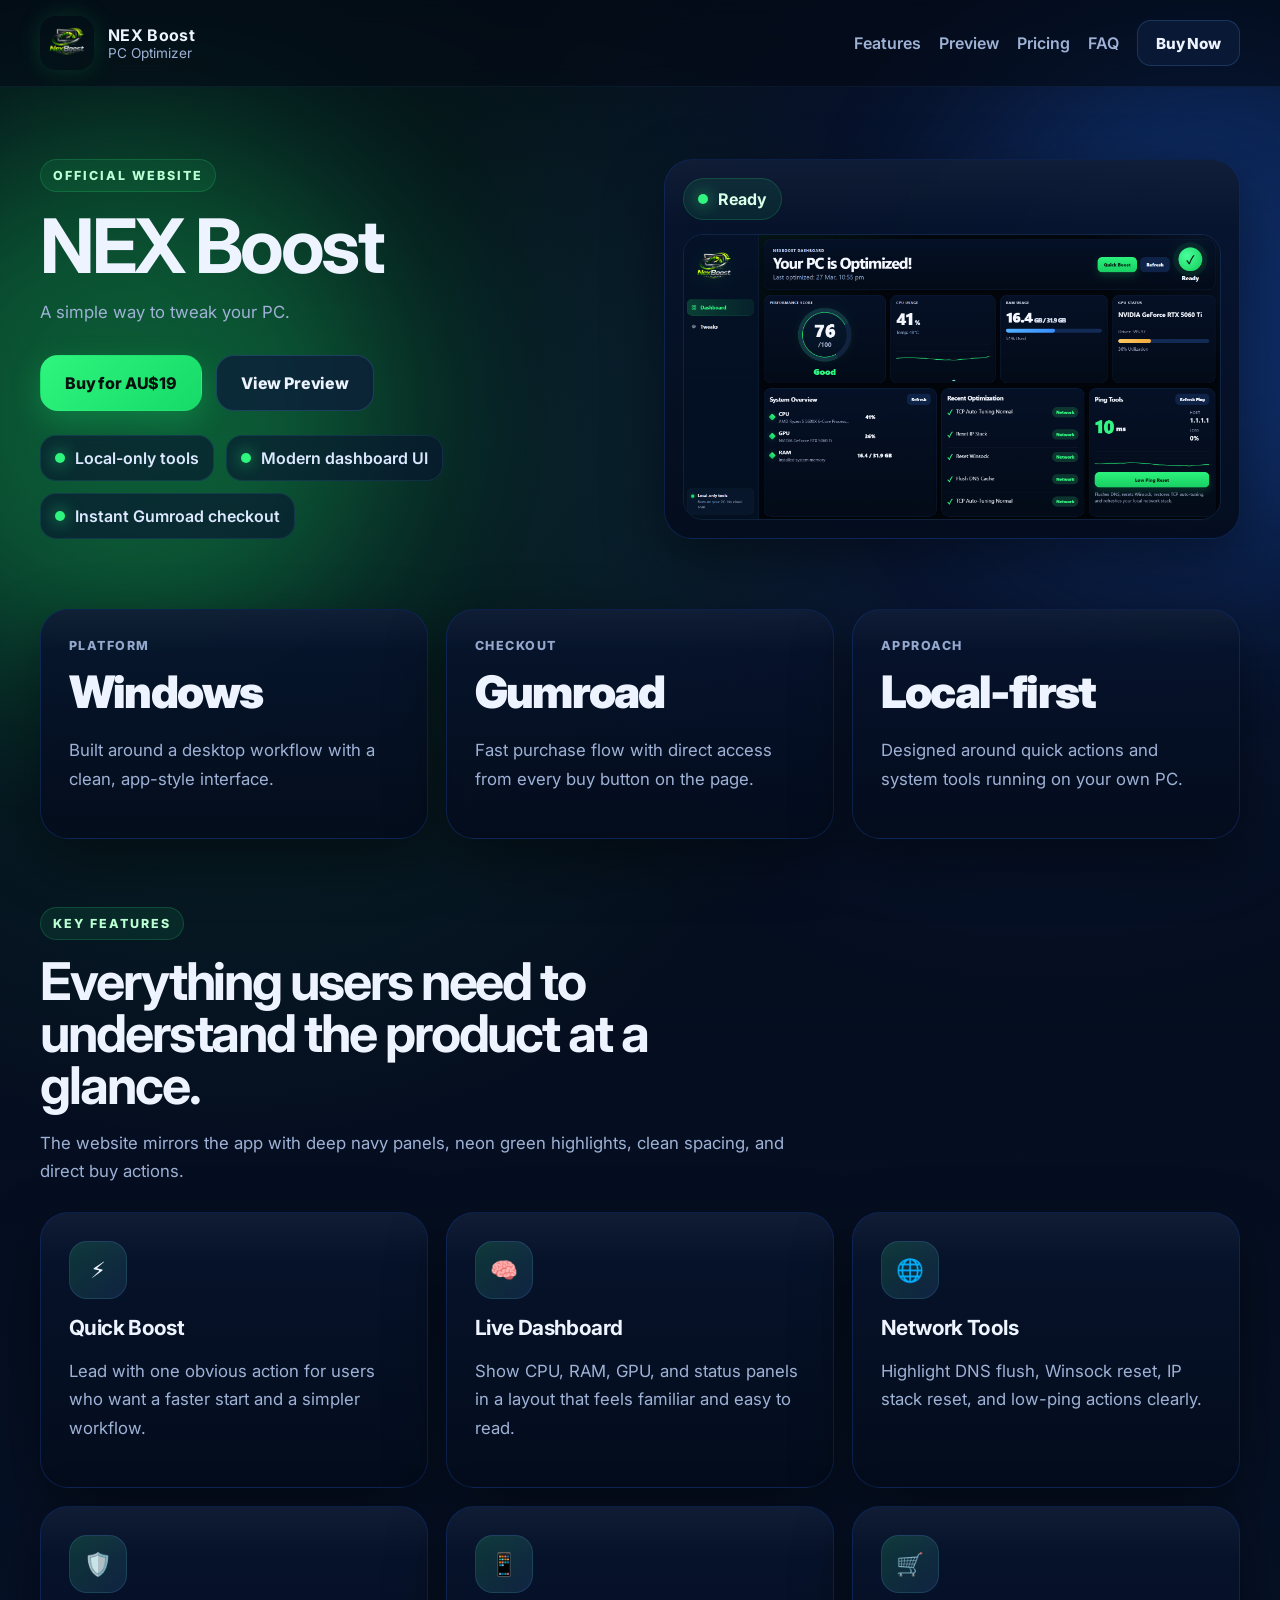
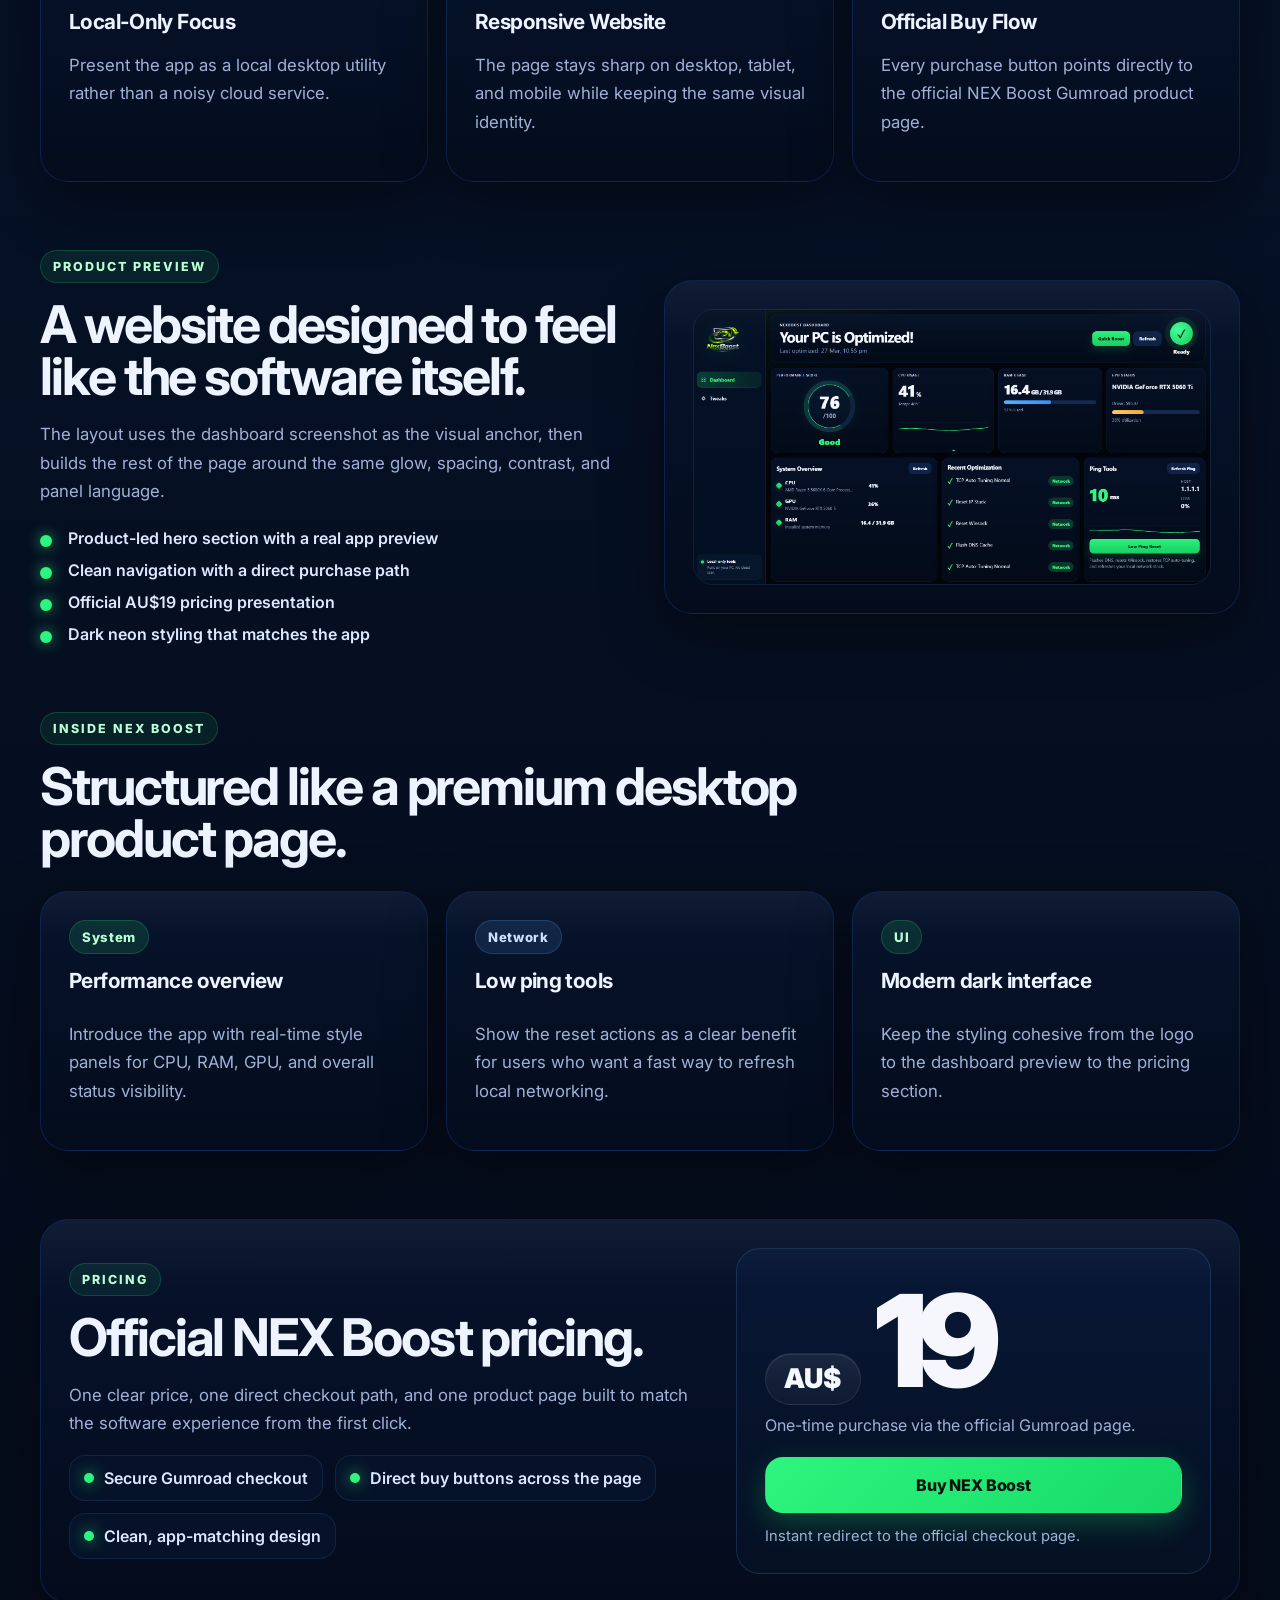
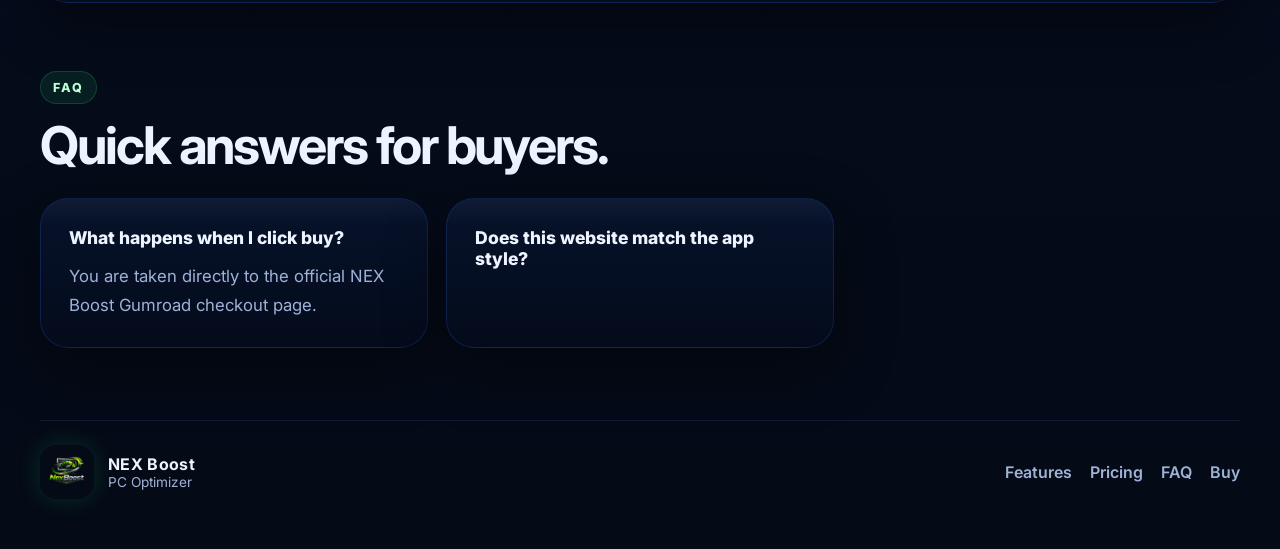
==== index.html @ 70ea4a6f "Update index.html" ====
<!DOCTYPE html>
<html lang="en">
<head>
  <meta charset="UTF-8" />
  <meta name="viewport" content="width=device-width, initial-scale=1.0" />
  <title>Tweak Your PC in Seconds</title>
  <meta name="description" content="A simple way to tweak your PC." />
  <meta name="theme-color" content="#071226" />
  <link rel="icon" type="image/png" href="favicon.png" />
  <link rel="shortcut icon" href="favicon.ico" />
  <link rel="apple-touch-icon" href="assets/logo.png" />
  <link rel="preconnect" href="https://fonts.googleapis.com">
  <link rel="preconnect" href="https://fonts.gstatic.com" crossorigin>
  <link href="https://fonts.googleapis.com/css2?family=Inter:wght@400;500;600;700;800;900&display=swap" rel="stylesheet">
  <link rel="stylesheet" href="styles.css" />
</head>
<body>
  <div class="background-glow glow-left"></div>
  <div class="background-glow glow-right"></div>

  <header class="site-header">
    <div class="container nav-wrap">
      <a class="brand" href="#top" aria-label="NEX Boost home">
        <img src="assets/logo.png" alt="NEX Boost logo" />
        <div>
          <strong>NEX Boost</strong>
          <span>PC Optimizer</span>
        </div>
      </a>

      <button class="menu-toggle" type="button" aria-label="Open menu" aria-expanded="false">
        <span></span>
        <span></span>
        <span></span>
      </button>

      <nav class="site-nav">
        <a href="#features">Features</a>
        <a href="#preview">Preview</a>
        <a href="#pricing">Pricing</a>
        <a href="#faq">FAQ</a>
        <a class="btn btn-small btn-outline" data-buy-link href="https://nexboost.gumroad.com/l/lhbltc" target="_blank" rel="noopener noreferrer">Buy Now</a>
      </nav>
    </div>
  </header>

  <main id="top">
    <section class="hero">
      <div class="container hero-grid">
        <div class="hero-copy reveal">
          <div class="eyebrow">OFFICIAL WEBSITE</div>
          <h1>NEX Boost</h1>
          <p class="hero-text">
            A simple way to tweak your PC.
          </p>

          <div class="hero-actions">
            <a class="btn btn-primary" data-buy-link href="https://nexboost.gumroad.com/l/lhbltc" target="_blank" rel="noopener noreferrer">Buy for AU$19</a>
            <a class="btn btn-secondary" href="#preview">View Preview</a>
          </div>

          <div class="hero-points">
            <div class="point-card">
              <span class="point-dot"></span>
              <span>Local-only tools</span>
            </div>
            <div class="point-card">
              <span class="point-dot"></span>
              <span>Modern dashboard UI</span>
            </div>
            <div class="point-card">
              <span class="point-dot"></span>
              <span>Instant Gumroad checkout</span>
            </div>
          </div>
        </div>

        <div class="hero-visual reveal delay-1">
          <div class="hero-frame glass-card">
            <div class="hero-badge">
              <span class="status-dot"></span>
              Ready
            </div>
            <img src="assets/app-dashboard.png" alt="NEX Boost dashboard preview" />
          </div>
        </div>
      </div>
    </section>

    <section class="stats-section">
      <div class="container stats-grid">
        <article class="glass-card stat-card reveal">
          <div class="stat-label">Platform</div>
          <div class="stat-value">Windows</div>
          <p>Built around a desktop workflow with a clean, app-style interface.</p>
        </article>
        <article class="glass-card stat-card reveal delay-1">
          <div class="stat-label">Checkout</div>
          <div class="stat-value">Gumroad</div>
          <p>Fast purchase flow with direct access from every buy button on the page.</p>
        </article>
        <article class="glass-card stat-card reveal delay-2">
          <div class="stat-label">Approach</div>
          <div class="stat-value">Local-first</div>
          <p>Designed around quick actions and system tools running on your own PC.</p>
        </article>
      </div>
    </section>

    <section id="features" class="features-section">
      <div class="container">
        <div class="section-head reveal">
          <div class="eyebrow">KEY FEATURES</div>
          <h2>Everything users need to understand the product at a glance.</h2>
          <p>
            The website mirrors the app with deep navy panels, neon green highlights, clean spacing, and direct buy actions.
          </p>
        </div>

        <div class="features-grid">
          <article class="glass-card feature-card reveal">
            <div class="icon-wrap">⚡</div>
            <h3>Quick Boost</h3>
            <p>Lead with one obvious action for users who want a faster start and a simpler workflow.</p>
          </article>

          <article class="glass-card feature-card reveal delay-1">
            <div class="icon-wrap">🧠</div>
            <h3>Live Dashboard</h3>
            <p>Show CPU, RAM, GPU, and status panels in a layout that feels familiar and easy to read.</p>
          </article>

          <article class="glass-card feature-card reveal delay-2">
            <div class="icon-wrap">🌐</div>
            <h3>Network Tools</h3>
            <p>Highlight DNS flush, Winsock reset, IP stack reset, and low-ping actions clearly.</p>
          </article>

          <article class="glass-card feature-card reveal">
            <div class="icon-wrap">🛡️</div>
            <h3>Local-Only Focus</h3>
            <p>Present the app as a local desktop utility rather than a noisy cloud service.</p>
          </article>

          <article class="glass-card feature-card reveal delay-1">
            <div class="icon-wrap">📱</div>
            <h3>Responsive Website</h3>
            <p>The page stays sharp on desktop, tablet, and mobile while keeping the same visual identity.</p>
          </article>

          <article class="glass-card feature-card reveal delay-2">
            <div class="icon-wrap">🛒</div>
            <h3>Official Buy Flow</h3>
            <p>Every purchase button points directly to the official NEX Boost Gumroad product page.</p>
          </article>
        </div>
      </div>
    </section>

    <section id="preview" class="showcase-section">
      <div class="container showcase-grid">
        <div class="showcase-copy reveal">
          <div class="eyebrow">PRODUCT PREVIEW</div>
          <h2>A website designed to feel like the software itself.</h2>
          <p>
            The layout uses the dashboard screenshot as the visual anchor, then builds the rest of the page around the same glow, spacing, contrast, and panel language.
          </p>

          <ul class="feature-list">
            <li>Product-led hero section with a real app preview</li>
            <li>Clean navigation with a direct purchase path</li>
            <li>Official AU$19 pricing presentation</li>
            <li>Dark neon styling that matches the app</li>
          </ul>
        </div>

        <div class="showcase-media reveal delay-1">
          <div class="glass-card screenshot-card">
            <img src="assets/app-dashboard.png" alt="NEX Boost dashboard screenshot" />
          </div>
        </div>
      </div>
    </section>

    <section class="modules-section">
      <div class="container">
        <div class="section-head reveal">
          <div class="eyebrow">INSIDE NEX BOOST</div>
          <h2>Structured like a premium desktop product page.</h2>
        </div>

        <div class="modules-grid">
          <article class="glass-card module-card reveal">
            <div class="module-top">
              <span class="module-badge green">System</span>
              <strong>Performance overview</strong>
            </div>
            <p>Introduce the app with real-time style panels for CPU, RAM, GPU, and overall status visibility.</p>
          </article>

          <article class="glass-card module-card reveal delay-1">
            <div class="module-top">
              <span class="module-badge blue">Network</span>
              <strong>Low ping tools</strong>
            </div>
            <p>Show the reset actions as a clear benefit for users who want a fast way to refresh local networking.</p>
          </article>

          <article class="glass-card module-card reveal delay-2">
            <div class="module-top">
              <span class="module-badge green">UI</span>
              <strong>Modern dark interface</strong>
            </div>
            <p>Keep the styling cohesive from the logo to the dashboard preview to the pricing section.</p>
          </article>
        </div>
      </div>
    </section>

    <section id="pricing" class="pricing-section">
      <div class="container">
        <div class="pricing-card glass-card reveal">
          <div class="pricing-copy">
            <div class="eyebrow">PRICING</div>
            <h2>Official NEX Boost pricing.</h2>
            <p>
              One clear price, one direct checkout path, and one product page built to match the software experience from the first click.
            </p>
            <div class="pricing-points">
              <div class="pricing-point"><span class="point-dot"></span><span>Secure Gumroad checkout</span></div>
              <div class="pricing-point"><span class="point-dot"></span><span>Direct buy buttons across the page</span></div>
              <div class="pricing-point"><span class="point-dot"></span><span>Clean, app-matching design</span></div>
            </div>
          </div>

          <div class="price-panel">
            <div class="price-display" aria-label="Price AU dollars 19">
              <span class="price-pill">AU$</span>
              <span class="price-big">19</span>
            </div>
            <div class="price-note">One-time purchase via the official Gumroad page.</div>
            <a class="btn btn-primary btn-wide" data-buy-link href="https://nexboost.gumroad.com/l/lhbltc" target="_blank" rel="noopener noreferrer">Buy NEX Boost</a>
            <div class="mini-note">Instant redirect to the official checkout page.</div>
          </div>
        </div>
      </div>
    </section>

    <section id="faq" class="faq-section">
      <div class="container">
        <div class="section-head reveal">
          <div class="eyebrow">FAQ</div>
          <h2>Quick answers for buyers.</h2>
        </div>

        <div class="faq-grid">
          <details class="glass-card faq-item reveal" open>
            <summary>What happens when I click buy?</summary>
            <p>You are taken directly to the official NEX Boost Gumroad checkout page.</p>
          </details>

          <details class="glass-card faq-item reveal delay-1">
            <summary>Does this website match the app style?</summary>
            <p>Yes. The page uses the same dark blue base, neon green accents, glowing panels, and dashboard-first product presentation.</p>
          </details>
        </div>
      </div>
    </section>
  </main>

  <footer class="site-footer">
    <div class="container footer-wrap">
      <div class="footer-brand">
        <img src="assets/logo.png" alt="NEX Boost logo" />
        <div>
          <strong>NEX Boost</strong>
          <span>PC Optimizer</span>
        </div>
      </div>

      <div class="footer-links">
        <a href="#features">Features</a>
        <a href="#pricing">Pricing</a>
        <a href="#faq">FAQ</a>
        <a data-buy-link href="https://nexboost.gumroad.com/l/lhbltc" target="_blank" rel="noopener noreferrer">Buy</a>
      </div>
    </div>
  </footer>

  <script src="script.js"></script>
</body>
</html>
---- styles.css ----
:root {
  --bg: #040a16;
  --bg-soft: #071226;
  --panel: rgba(6, 20, 45, 0.76);
  --panel-strong: rgba(8, 24, 54, 0.9);
  --line: rgba(67, 122, 255, 0.15);
  --line-strong: rgba(67, 122, 255, 0.28);
  --text: #eef4ff;
  --muted: #9fb2d6;
  --green: #2ef57e;
  --green-2: #17da68;
  --blue: #5fa8ff;
  --blue-2: #1f3f74;
  --shadow: 0 20px 60px rgba(0, 0, 0, 0.45);
  --radius: 28px;
  --container: 1200px;
}

* {
  box-sizing: border-box;
}

html {
  scroll-behavior: smooth;
}

body {
  margin: 0;
  font-family: "Inter", system-ui, -apple-system, BlinkMacSystemFont, "Segoe UI", sans-serif;
  background:
    radial-gradient(circle at 18% 12%, rgba(32, 195, 96, 0.18), transparent 20%),
    radial-gradient(circle at 82% 10%, rgba(48, 113, 255, 0.18), transparent 18%),
    linear-gradient(180deg, #030814 0%, #061126 44%, #040a16 100%);
  color: var(--text);
  min-height: 100vh;
  overflow-x: hidden;
}

img {
  max-width: 100%;
  display: block;
}

a {
  color: inherit;
  text-decoration: none;
}

button {
  font: inherit;
}

.container {
  width: min(var(--container), calc(100% - 32px));
  margin: 0 auto;
}

.background-glow {
  position: fixed;
  z-index: -1;
  width: 34rem;
  height: 34rem;
  border-radius: 50%;
  filter: blur(90px);
  opacity: 0.24;
}

.glow-left {
  background: #19ff72;
  left: -10rem;
  top: 8rem;
}

.glow-right {
  background: #1f73ff;
  right: -14rem;
  top: 2rem;
}

.site-header {
  position: sticky;
  top: 0;
  z-index: 40;
  backdrop-filter: blur(12px);
  background: rgba(4, 10, 22, 0.6);
  border-bottom: 1px solid rgba(95, 168, 255, 0.08);
}

.nav-wrap {
  display: flex;
  align-items: center;
  justify-content: space-between;
  gap: 20px;
  padding: 16px 0;
}

.brand,
.footer-brand {
  display: inline-flex;
  align-items: center;
  gap: 14px;
}

.brand img,
.footer-brand img {
  width: 54px;
  height: 54px;
  object-fit: contain;
  border-radius: 16px;
  box-shadow: 0 0 25px rgba(46, 245, 126, 0.15);
}

.brand strong,
.footer-brand strong {
  display: block;
  font-size: 1rem;
  letter-spacing: 0.02em;
}

.brand span,
.footer-brand span {
  display: block;
  color: var(--muted);
  font-size: 0.85rem;
}

.site-nav {
  display: flex;
  align-items: center;
  gap: 18px;
}

.site-nav a:not(.btn) {
  color: var(--muted);
  font-weight: 600;
  transition: color 0.2s ease;
}

.site-nav a:not(.btn):hover,
.footer-links a:hover {
  color: var(--text);
}

.menu-toggle {
  display: none;
  width: 48px;
  height: 48px;
  border-radius: 14px;
  border: 1px solid rgba(95, 168, 255, 0.18);
  background: rgba(10, 22, 48, 0.85);
  align-items: center;
  justify-content: center;
  flex-direction: column;
  gap: 5px;
  cursor: pointer;
}

.menu-toggle span {
  width: 20px;
  height: 2px;
  background: var(--text);
  border-radius: 999px;
}

.hero {
  padding: 72px 0 36px;
}

.hero-grid,
.showcase-grid {
  display: grid;
  grid-template-columns: 1.02fr 1fr;
  gap: 36px;
  align-items: center;
}

.eyebrow {
  display: inline-flex;
  align-items: center;
  gap: 10px;
  padding: 8px 12px;
  border-radius: 999px;
  background: rgba(46, 245, 126, 0.08);
  border: 1px solid rgba(46, 245, 126, 0.18);
  color: #baffd3;
  font-size: 0.78rem;
  letter-spacing: 0.16em;
  font-weight: 800;
}

.hero h1 {
  margin: 18px 0 16px;
  font-size: clamp(2.7rem, 7vw, 4.7rem);
  line-height: 0.95;
  letter-spacing: -0.045em;
  max-width: 12ch;
}

.hero-text,
.section-head p,
.showcase-copy p,
.pricing-copy p,
.faq-item p,
.stat-card p,
.feature-card p,
.module-card p {
  color: var(--muted);
  font-size: 1.05rem;
  line-height: 1.7;
}

.hero-actions {
  display: flex;
  flex-wrap: wrap;
  gap: 14px;
  margin: 28px 0 24px;
}

.btn {
  display: inline-flex;
  align-items: center;
  justify-content: center;
  min-height: 56px;
  padding: 0 24px;
  border-radius: 18px;
  border: 1px solid transparent;
  font-weight: 800;
  letter-spacing: -0.01em;
  transition: transform 0.2s ease, box-shadow 0.2s ease, border-color 0.2s ease, background 0.2s ease;
}

.btn:hover {
  transform: translateY(-1px);
}

.btn-primary {
  color: #04110c;
  background: linear-gradient(135deg, var(--green) 0%, var(--green-2) 100%);
  box-shadow: 0 10px 30px rgba(23, 218, 104, 0.28);
}

.btn-secondary,
.btn-outline {
  background: rgba(13, 28, 58, 0.76);
  border-color: rgba(95, 168, 255, 0.2);
  color: var(--text);
}

.btn-small {
  min-height: 46px;
  padding: 0 18px;
  border-radius: 14px;
  font-size: 0.95rem;
}

.btn-wide {
  width: 100%;
}

.hero-points,
.pricing-points {
  display: flex;
  flex-wrap: wrap;
  gap: 12px;
}

.point-card,
.pricing-point {
  display: inline-flex;
  align-items: center;
  gap: 10px;
  padding: 12px 14px;
  border-radius: 16px;
  background: rgba(8, 22, 49, 0.65);
  border: 1px solid rgba(95, 168, 255, 0.12);
  color: #dbe8ff;
  font-weight: 600;
}

.point-dot,
.status-dot {
  width: 10px;
  height: 10px;
  border-radius: 50%;
  background: var(--green);
  box-shadow: 0 0 16px rgba(46, 245, 126, 0.8);
  display: inline-block;
  flex: 0 0 auto;
}

.glass-card {
  position: relative;
  background: linear-gradient(180deg, rgba(7, 20, 46, 0.92) 0%, rgba(4, 12, 28, 0.92) 100%);
  border: 1px solid rgba(44, 100, 230, 0.22);
  border-radius: var(--radius);
  box-shadow: var(--shadow);
  overflow: hidden;
}

.glass-card::before {
  content: "";
  position: absolute;
  inset: 0;
  background: linear-gradient(180deg, rgba(255,255,255,0.04), transparent 18%);
  pointer-events: none;
}

.hero-frame {
  padding: 18px;
}

.hero-frame img,
.screenshot-card img {
  border-radius: 20px;
  border: 1px solid rgba(95, 168, 255, 0.12);
}

.hero-badge {
  display: inline-flex;
  align-items: center;
  gap: 10px;
  margin-bottom: 14px;
  padding: 10px 14px;
  border-radius: 999px;
  background: rgba(46, 245, 126, 0.08);
  border: 1px solid rgba(46, 245, 126, 0.16);
  font-weight: 700;
  color: #d9ffe8;
}

.stats-section,
.features-section,
.showcase-section,
.modules-section,
.pricing-section,
.faq-section {
  padding: 34px 0;
}

.stats-grid,
.modules-grid {
  display: grid;
  grid-template-columns: repeat(3, 1fr);
  gap: 18px;
}

.stat-card,
.feature-card,
.faq-item,
.pricing-card,
.screenshot-card,
.module-card {
  padding: 28px;
}

.stat-label {
  color: #93a7cc;
  text-transform: uppercase;
  letter-spacing: 0.12em;
  font-size: 0.78rem;
  font-weight: 800;
}

.stat-value {
  margin-top: 12px;
  font-size: clamp(1.8rem, 5vw, 2.8rem);
  font-weight: 900;
  letter-spacing: -0.04em;
}

.section-head {
  max-width: 760px;
  margin-bottom: 26px;
}

.section-head h2,
.showcase-copy h2,
.pricing-copy h2 {
  margin: 16px 0 12px;
  font-size: clamp(2rem, 5vw, 3.25rem);
  line-height: 1;
  letter-spacing: -0.04em;
}

.features-grid,
.faq-grid {
  display: grid;
  grid-template-columns: repeat(3, 1fr);
  gap: 18px;
}

.icon-wrap {
  width: 58px;
  height: 58px;
  display: grid;
  place-items: center;
  border-radius: 18px;
  margin-bottom: 16px;
  background: linear-gradient(135deg, rgba(46, 245, 126, 0.16), rgba(95, 168, 255, 0.12));
  border: 1px solid rgba(95, 168, 255, 0.16);
  font-size: 1.4rem;
}

.feature-card h3,
.module-top strong {
  margin: 0 0 10px;
  font-size: 1.3rem;
  letter-spacing: -0.03em;
}

.feature-list {
  margin: 22px 0 0;
  padding: 0;
  list-style: none;
  display: grid;
  gap: 12px;
}

.feature-list li {
  position: relative;
  padding-left: 28px;
  color: #dbe8ff;
  font-weight: 600;
}

.feature-list li::before {
  content: "";
  position: absolute;
  left: 0;
  top: 0.45em;
  width: 12px;
  height: 12px;
  border-radius: 50%;
  background: var(--green);
  box-shadow: 0 0 14px rgba(46, 245, 126, 0.7);
}

.module-card {
  min-height: 220px;
}

.module-top {
  display: flex;
  flex-direction: column;
  gap: 14px;
  margin-bottom: 16px;
}

.module-badge {
  display: inline-flex;
  align-items: center;
  justify-content: center;
  width: fit-content;
  min-height: 34px;
  padding: 0 12px;
  border-radius: 999px;
  font-size: 0.82rem;
  font-weight: 800;
  letter-spacing: 0.05em;
}

.module-badge.green {
  background: rgba(46, 245, 126, 0.12);
  color: #baffd3;
  border: 1px solid rgba(46, 245, 126, 0.18);
}

.module-badge.blue {
  background: rgba(95, 168, 255, 0.12);
  color: #cbe0ff;
  border: 1px solid rgba(95, 168, 255, 0.2);
}

.pricing-card {
  display: grid;
  grid-template-columns: 1.15fr 0.85fr;
  gap: 24px;
  align-items: center;
}

.price-panel {
  padding: 28px;
  border-radius: 24px;
  background: linear-gradient(180deg, rgba(8, 24, 54, 0.95) 0%, rgba(6, 17, 36, 0.95) 100%);
  border: 1px solid rgba(95, 168, 255, 0.18);
}

.price-display {
  display: flex;
  align-items: flex-end;
  gap: 14px;
  margin-bottom: 10px;
  line-height: 1;
}

.price-pill {
  display: inline-flex;
  align-items: center;
  justify-content: center;
  min-width: 84px;
  height: 52px;
  padding: 0 18px;
  border-radius: 999px;
  background: linear-gradient(180deg, rgba(255,255,255,0.08), rgba(255,255,255,0.03));
  border: 1px solid rgba(255,255,255,0.08);
  color: #f4f8ff;
  font-size: 1.7rem;
  font-weight: 900;
  box-shadow: inset 0 1px 0 rgba(255,255,255,0.08);
}

.price-big {
  font-size: clamp(5rem, 12vw, 8rem);
  font-weight: 900;
  letter-spacing: -0.08em;
  color: #f5f7fd;
}

.price-note,
.mini-note {
  color: var(--muted);
}

.price-note {
  margin: 8px 0 22px;
}

.mini-note {
  margin-top: 14px;
  font-size: 0.92rem;
}

.faq-item summary {
  cursor: pointer;
  list-style: none;
  font-weight: 800;
  font-size: 1.1rem;
}

.faq-item summary::-webkit-details-marker {
  display: none;
}

.faq-item p {
  margin: 14px 0 0;
}

.site-footer {
  padding: 38px 0 50px;
}

.footer-wrap {
  display: flex;
  justify-content: space-between;
  gap: 20px;
  align-items: center;
  padding-top: 24px;
  border-top: 1px solid rgba(95, 168, 255, 0.12);
}

.footer-links {
  display: flex;
  gap: 18px;
  flex-wrap: wrap;
  color: var(--muted);
  font-weight: 600;
}

.reveal {
  opacity: 0;
  transform: translateY(24px);
  transition: opacity 0.8s ease, transform 0.8s ease;
}

.reveal.visible {
  opacity: 1;
  transform: translateY(0);
}

.delay-1 { transition-delay: 0.08s; }
.delay-2 { transition-delay: 0.16s; }
.delay-3 { transition-delay: 0.24s; }

@media (max-width: 1050px) {
  .hero-grid,
  .showcase-grid,
  .pricing-card,
  .features-grid,
  .faq-grid {
    grid-template-columns: 1fr 1fr;
  }

  .stats-grid,
  .modules-grid {
    grid-template-columns: 1fr;
  }
}

@media (max-width: 820px) {
  .menu-toggle {
    display: inline-flex;
  }

  .site-nav {
    position: absolute;
    top: calc(100% + 10px);
    right: 16px;
    left: 16px;
    display: none;
    padding: 16px;
    border-radius: 24px;
    background: rgba(5, 14, 31, 0.97);
    border: 1px solid rgba(95, 168, 255, 0.14);
    box-shadow: var(--shadow);
    flex-direction: column;
    align-items: stretch;
  }

  .site-nav.open {
    display: flex;
  }

  .hero {
    padding-top: 48px;
  }

  .hero-grid,
  .showcase-grid,
  .pricing-card,
  .features-grid,
  .faq-grid {
    grid-template-columns: 1fr;
  }

  .hero h1 {
    max-width: none;
  }

  .footer-wrap {
    flex-direction: column;
    align-items: flex-start;
  }
}

@media (max-width: 560px) {
  .container {
    width: min(var(--container), calc(100% - 20px));
  }

  .hero h1 {
    font-size: 2.4rem;
  }

  .btn,
  .btn-small {
    width: 100%;
  }

  .hero-actions,
  .hero-points,
  .pricing-points,
  .price-display {
    flex-direction: column;
    align-items: flex-start;
  }

  .stat-card,
  .feature-card,
  .faq-item,
  .pricing-card,
  .screenshot-card,
  .price-panel,
  .module-card {
    padding: 22px;
  }

  .price-pill {
    min-width: 78px;
    height: 48px;
    font-size: 1.4rem;
  }

  .price-big {
    font-size: 4.8rem;
  }
}
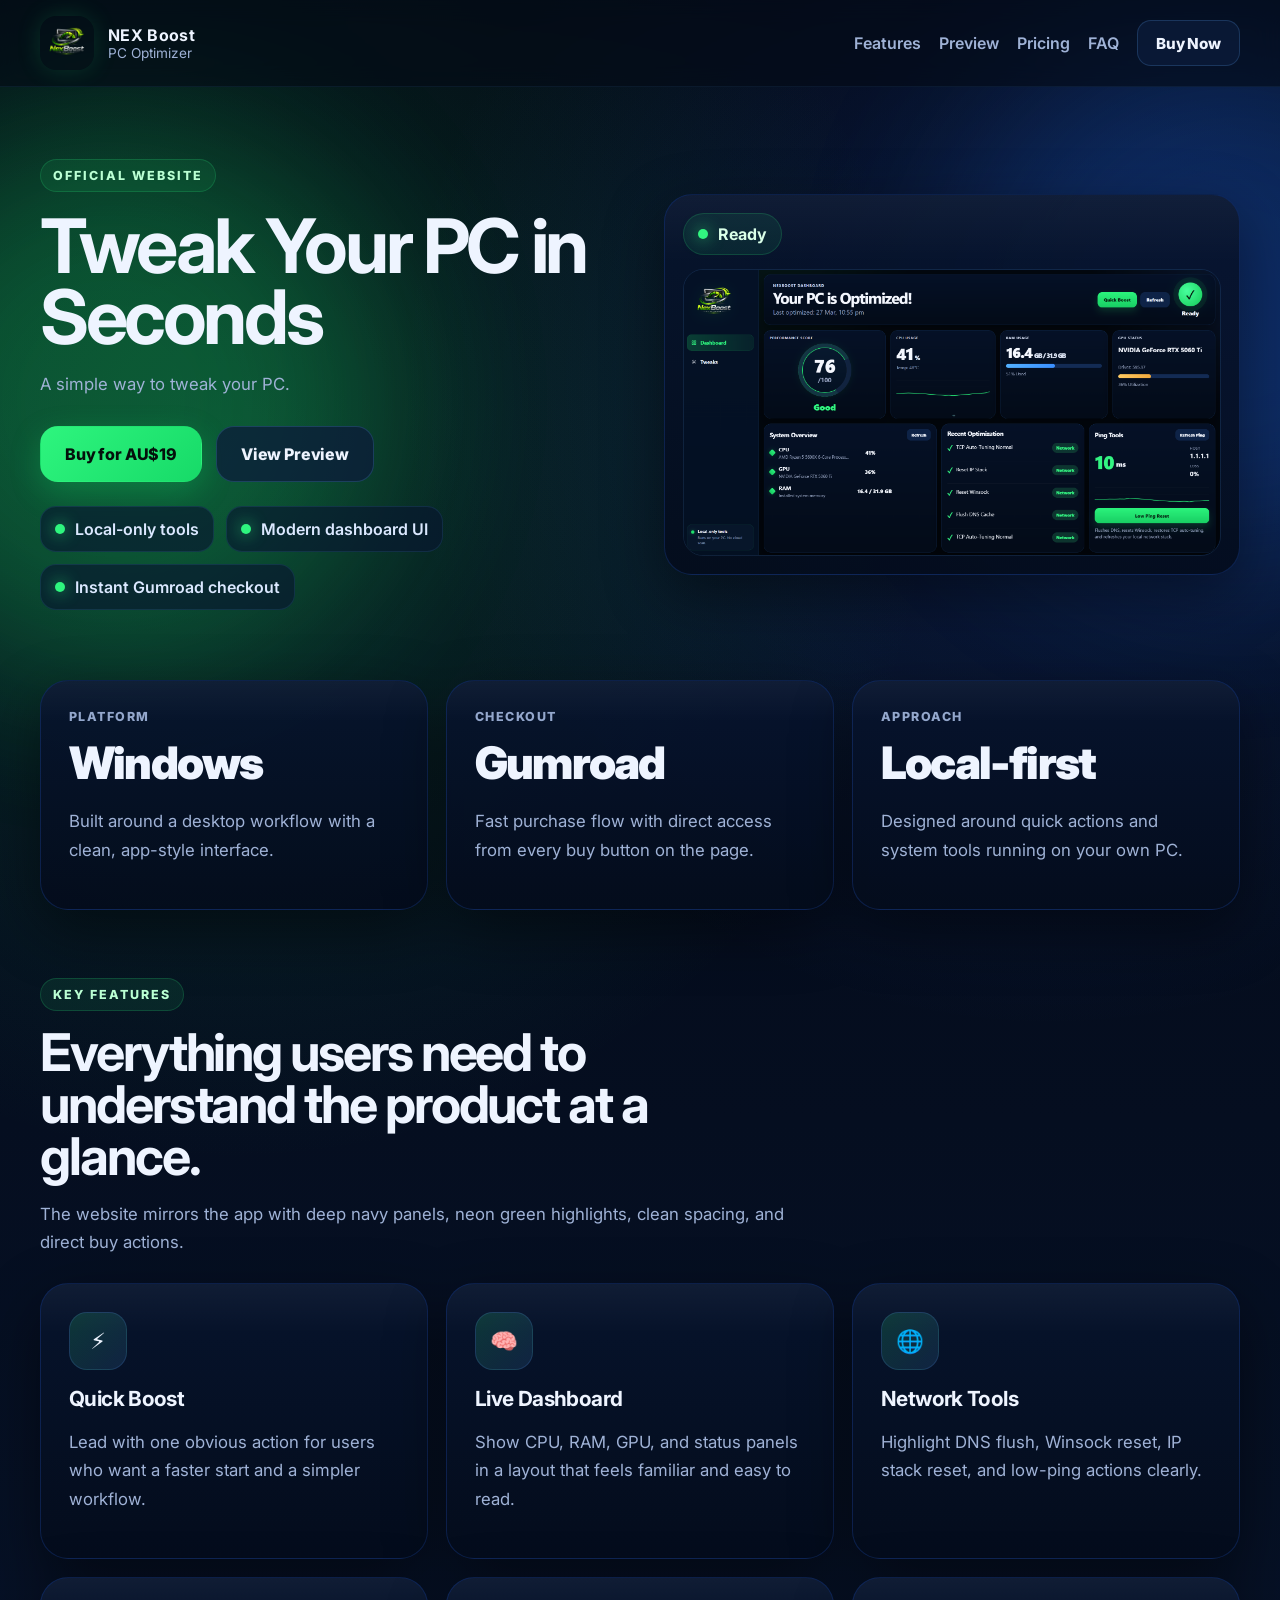
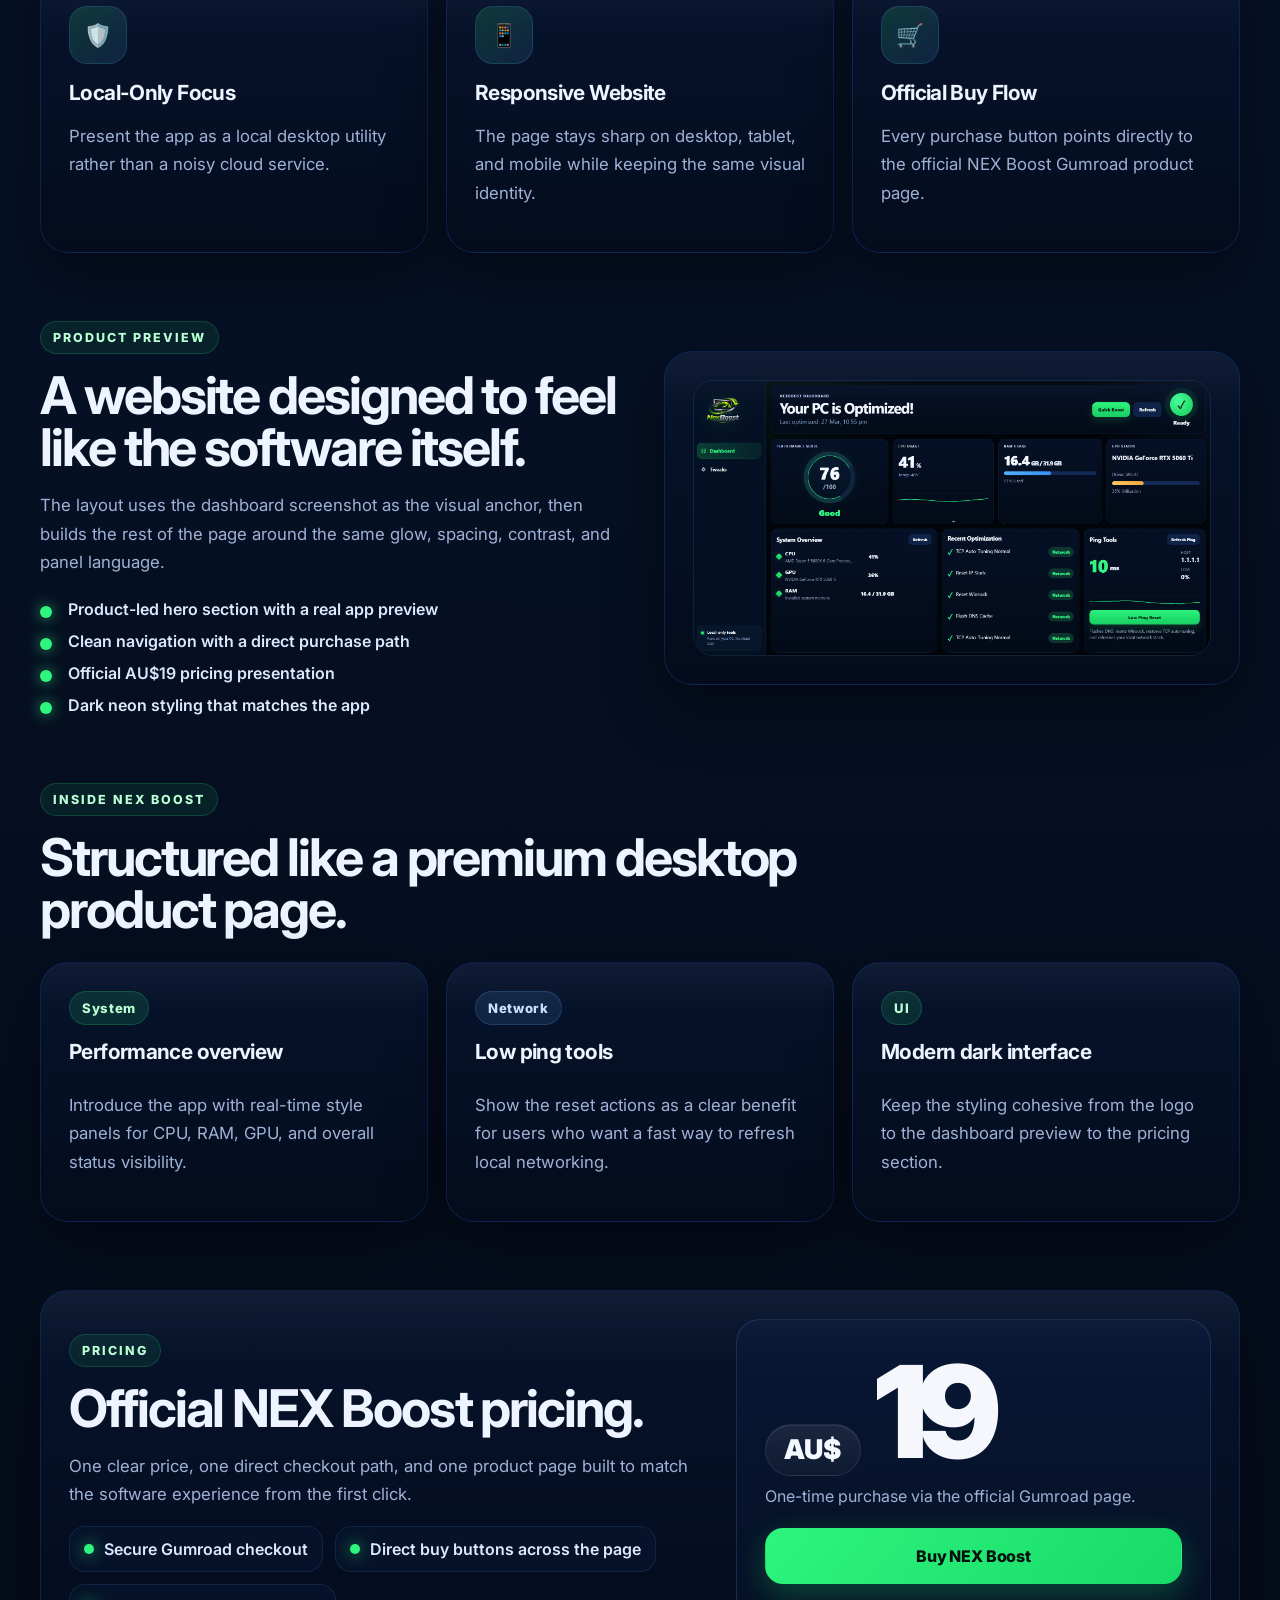
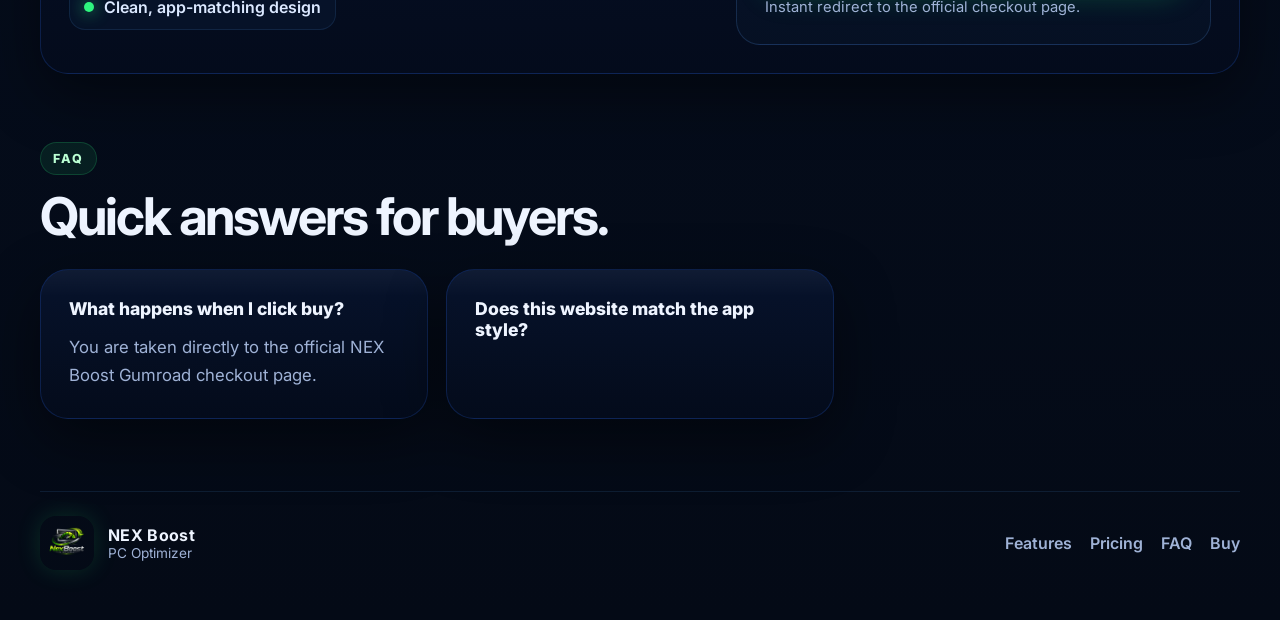
==== commit e7c38784: "Update index.html" ====
--- a/index.html
+++ b/index.html
@@ -3,7 +3,7 @@
 <head>
   <meta charset="UTF-8" />
   <meta name="viewport" content="width=device-width, initial-scale=1.0" />
-  <title>Tweak Your PC in Seconds</title>
+  <title>NEX Boost</title>
   <meta name="description" content="A simple way to tweak your PC." />
   <meta name="theme-color" content="#071226" />
   <link rel="icon" type="image/png" href="favicon.png" />
@@ -49,7 +49,7 @@
       <div class="container hero-grid">
         <div class="hero-copy reveal">
           <div class="eyebrow">OFFICIAL WEBSITE</div>
-          <h1>NEX Boost</h1>
+          <h1>Tweak Your PC in Seconds</h1>
           <p class="hero-text">
             A simple way to tweak your PC.
           </p>
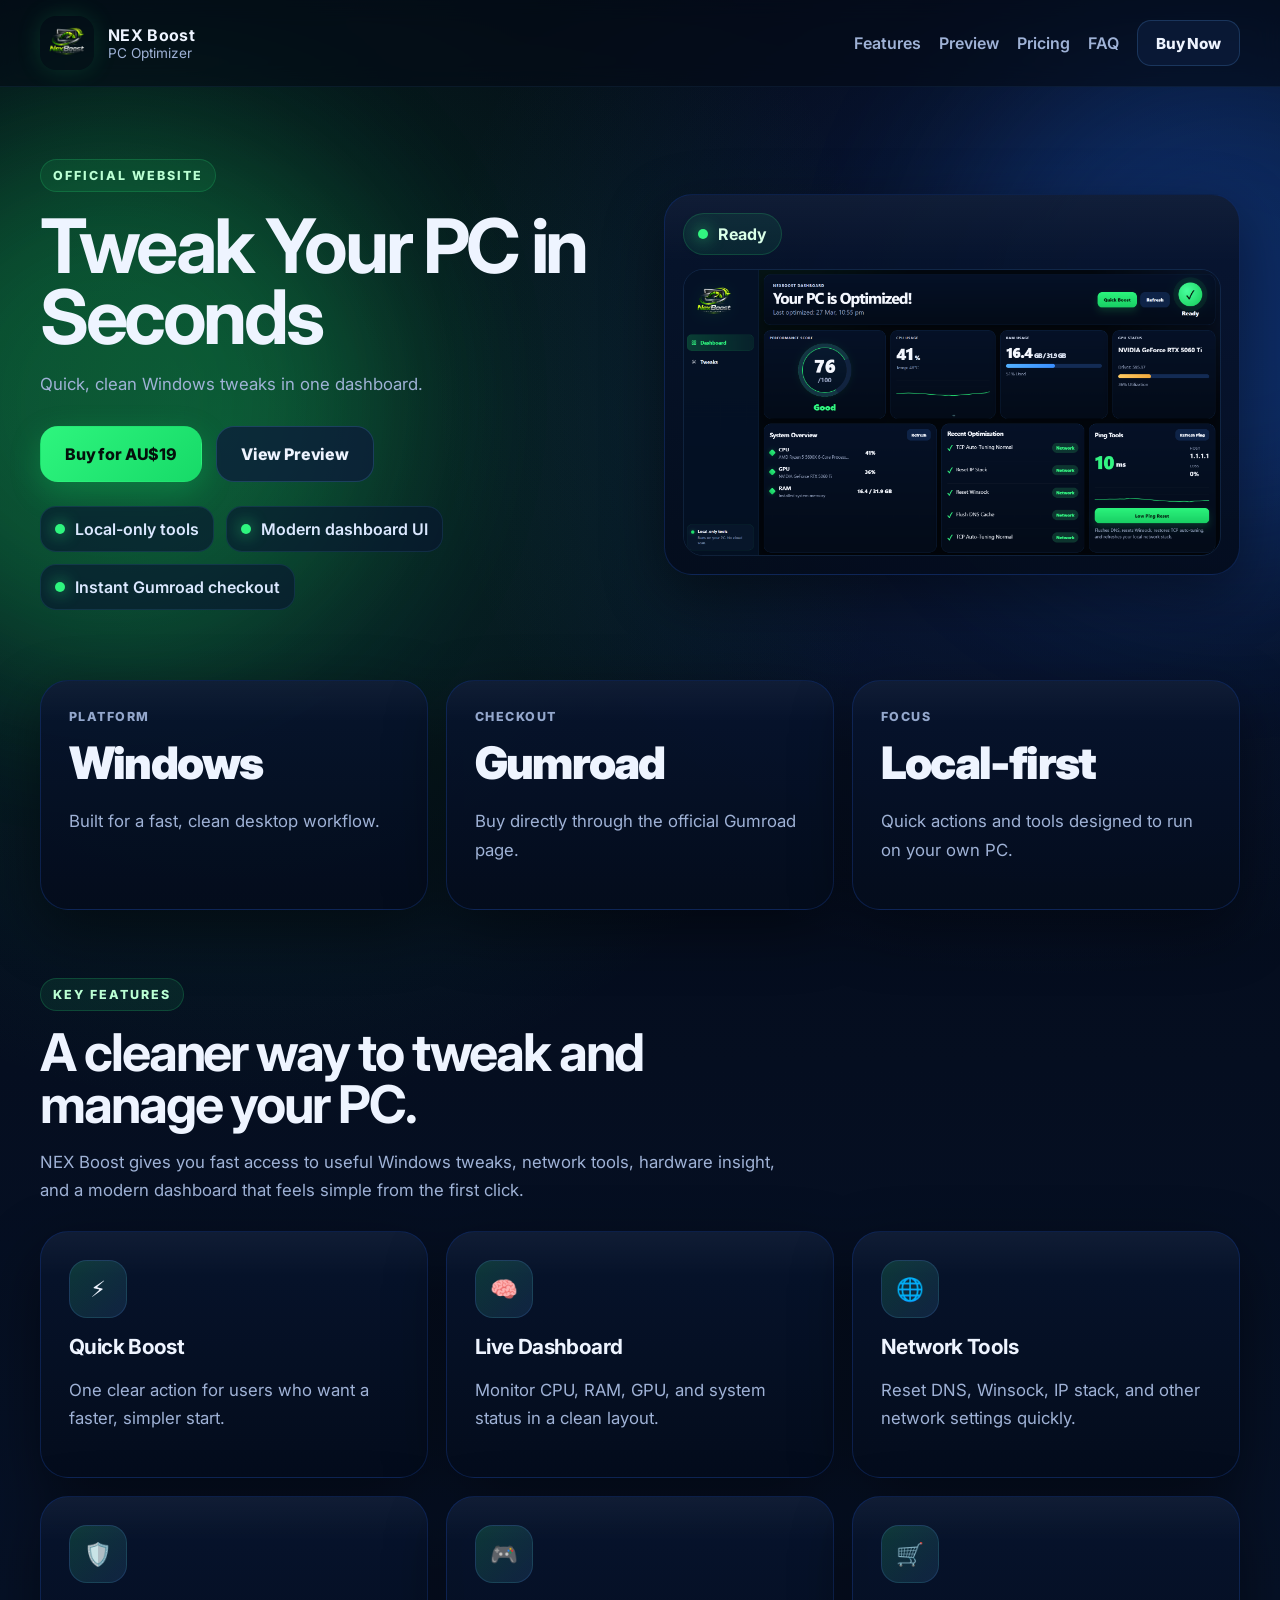
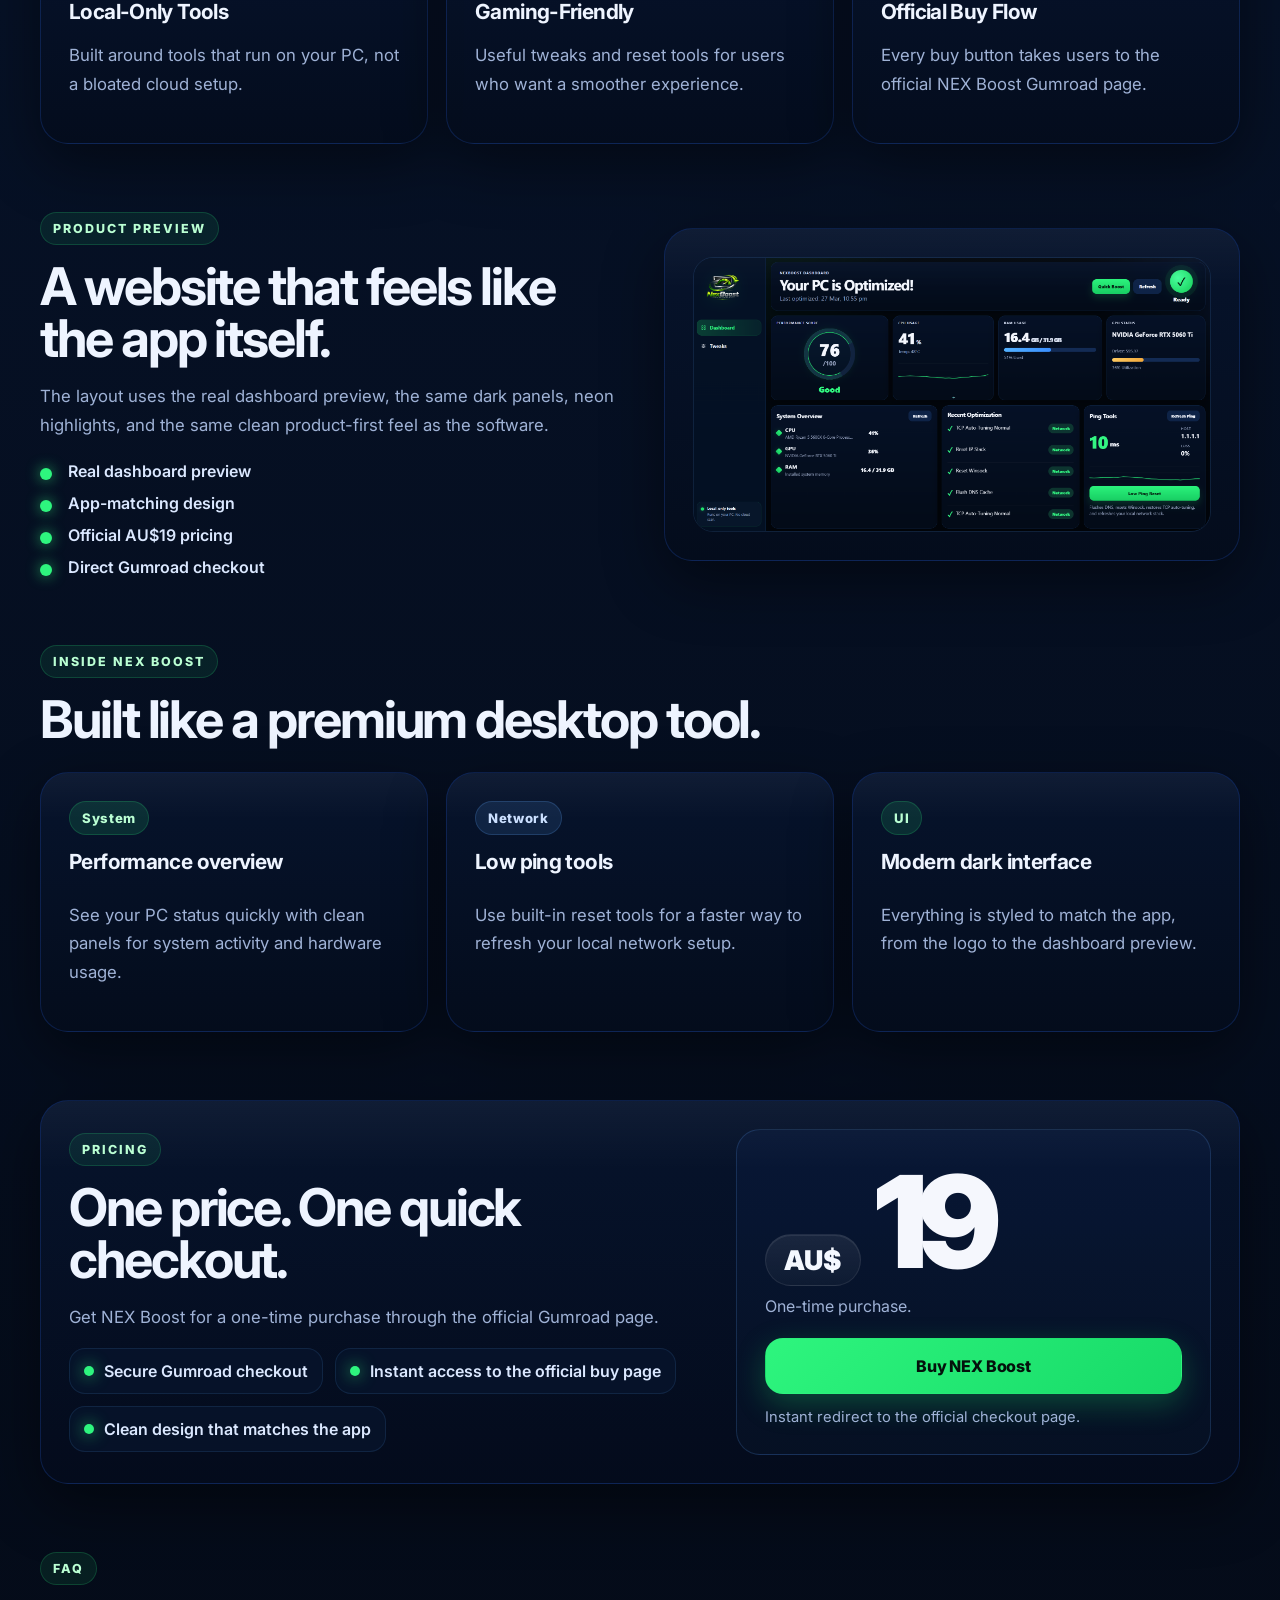
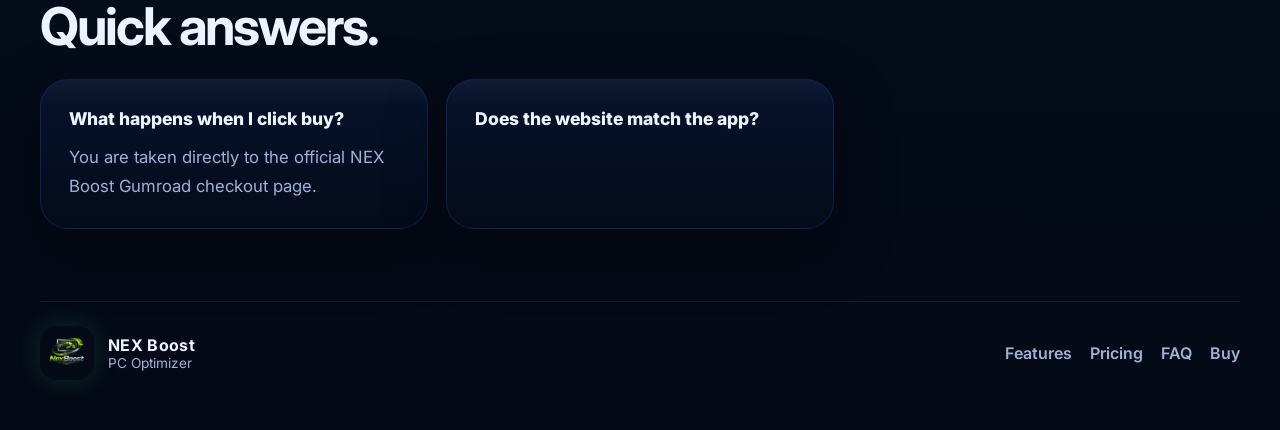
==== commit 45a6ed96: "Update index.html" ====
--- a/index.html
+++ b/index.html
@@ -3,12 +3,51 @@
 <head>
   <meta charset="UTF-8" />
   <meta name="viewport" content="width=device-width, initial-scale=1.0" />
-  <title>NEX Boost</title>
-  <meta name="description" content="A simple way to tweak your PC." />
+
+  <title>Tweak Your PC in Seconds</title>
+  <meta name="description" content="Tweak your PC in seconds with NEX Boost. Quick, clean Windows tweaks in one dashboard." />
   <meta name="theme-color" content="#071226" />
+  <meta name="application-name" content="NEX Boost" />
+  <meta name="robots" content="index, follow, max-image-preview:large" />
+
+  <link rel="canonical" href="https://nexboost.store/" />
+
   <link rel="icon" type="image/png" href="favicon.png" />
   <link rel="shortcut icon" href="favicon.ico" />
   <link rel="apple-touch-icon" href="assets/logo.png" />
+
+  <meta property="og:type" content="website" />
+  <meta property="og:url" content="https://nexboost.store/" />
+  <meta property="og:site_name" content="NEX Boost" />
+  <meta property="og:title" content="Tweak Your PC in Seconds" />
+  <meta property="og:description" content="Quick, clean Windows tweaks in one dashboard." />
+  <meta property="og:image" content="https://nexboost.store/assets/logo.png" />
+
+  <meta name="twitter:card" content="summary_large_image" />
+  <meta name="twitter:title" content="Tweak Your PC in Seconds" />
+  <meta name="twitter:description" content="Quick, clean Windows tweaks in one dashboard." />
+  <meta name="twitter:image" content="https://nexboost.store/assets/logo.png" />
+
+  <script type="application/ld+json">
+  {
+    "@context": "https://schema.org",
+    "@type": "WebSite",
+    "name": "NEX Boost",
+    "alternateName": "NexBoost",
+    "url": "https://nexboost.store/"
+  }
+  </script>
+
+  <script type="application/ld+json">
+  {
+    "@context": "https://schema.org",
+    "@type": "Organization",
+    "name": "NEX Boost",
+    "url": "https://nexboost.store/",
+    "logo": "https://nexboost.store/assets/logo.png"
+  }
+  </script>
+
   <link rel="preconnect" href="https://fonts.googleapis.com">
   <link rel="preconnect" href="https://fonts.gstatic.com" crossorigin>
   <link href="https://fonts.googleapis.com/css2?family=Inter:wght@400;500;600;700;800;900&display=swap" rel="stylesheet">
@@ -34,7 +73,7 @@
         <span></span>
       </button>
 
-      <nav class="site-nav">
+      <nav class="site-nav" data-nosnippet>
         <a href="#features">Features</a>
         <a href="#preview">Preview</a>
         <a href="#pricing">Pricing</a>
@@ -51,15 +90,15 @@
           <div class="eyebrow">OFFICIAL WEBSITE</div>
           <h1>Tweak Your PC in Seconds</h1>
           <p class="hero-text">
-            A simple way to tweak your PC.
+            Quick, clean Windows tweaks in one dashboard.
           </p>
 
-          <div class="hero-actions">
+          <div class="hero-actions" data-nosnippet>
             <a class="btn btn-primary" data-buy-link href="https://nexboost.gumroad.com/l/lhbltc" target="_blank" rel="noopener noreferrer">Buy for AU$19</a>
             <a class="btn btn-secondary" href="#preview">View Preview</a>
           </div>
 
-          <div class="hero-points">
+          <div class="hero-points" data-nosnippet>
             <div class="point-card">
               <span class="point-dot"></span>
               <span>Local-only tools</span>
@@ -77,7 +116,7 @@
 
         <div class="hero-visual reveal delay-1">
           <div class="hero-frame glass-card">
-            <div class="hero-badge">
+            <div class="hero-badge" data-nosnippet>
               <span class="status-dot"></span>
               Ready
             </div>
@@ -92,17 +131,17 @@
         <article class="glass-card stat-card reveal">
           <div class="stat-label">Platform</div>
           <div class="stat-value">Windows</div>
-          <p>Built around a desktop workflow with a clean, app-style interface.</p>
+          <p>Built for a fast, clean desktop workflow.</p>
         </article>
         <article class="glass-card stat-card reveal delay-1">
           <div class="stat-label">Checkout</div>
           <div class="stat-value">Gumroad</div>
-          <p>Fast purchase flow with direct access from every buy button on the page.</p>
+          <p>Buy directly through the official Gumroad page.</p>
         </article>
         <article class="glass-card stat-card reveal delay-2">
-          <div class="stat-label">Approach</div>
+          <div class="stat-label">Focus</div>
           <div class="stat-value">Local-first</div>
-          <p>Designed around quick actions and system tools running on your own PC.</p>
+          <p>Quick actions and tools designed to run on your own PC.</p>
         </article>
       </div>
     </section>
@@ -111,9 +150,9 @@
       <div class="container">
         <div class="section-head reveal">
           <div class="eyebrow">KEY FEATURES</div>
-          <h2>Everything users need to understand the product at a glance.</h2>
+          <h2>A cleaner way to tweak and manage your PC.</h2>
           <p>
-            The website mirrors the app with deep navy panels, neon green highlights, clean spacing, and direct buy actions.
+            NEX Boost gives you fast access to useful Windows tweaks, network tools, hardware insight, and a modern dashboard that feels simple from the first click.
           </p>
         </div>
 
@@ -121,37 +160,37 @@
           <article class="glass-card feature-card reveal">
             <div class="icon-wrap">⚡</div>
             <h3>Quick Boost</h3>
-            <p>Lead with one obvious action for users who want a faster start and a simpler workflow.</p>
+            <p>One clear action for users who want a faster, simpler start.</p>
           </article>
 
           <article class="glass-card feature-card reveal delay-1">
             <div class="icon-wrap">🧠</div>
             <h3>Live Dashboard</h3>
-            <p>Show CPU, RAM, GPU, and status panels in a layout that feels familiar and easy to read.</p>
+            <p>Monitor CPU, RAM, GPU, and system status in a clean layout.</p>
           </article>
 
           <article class="glass-card feature-card reveal delay-2">
             <div class="icon-wrap">🌐</div>
             <h3>Network Tools</h3>
-            <p>Highlight DNS flush, Winsock reset, IP stack reset, and low-ping actions clearly.</p>
+            <p>Reset DNS, Winsock, IP stack, and other network settings quickly.</p>
           </article>
 
           <article class="glass-card feature-card reveal">
             <div class="icon-wrap">🛡️</div>
-            <h3>Local-Only Focus</h3>
-            <p>Present the app as a local desktop utility rather than a noisy cloud service.</p>
+            <h3>Local-Only Tools</h3>
+            <p>Built around tools that run on your PC, not a bloated cloud setup.</p>
           </article>
 
           <article class="glass-card feature-card reveal delay-1">
-            <div class="icon-wrap">📱</div>
-            <h3>Responsive Website</h3>
-            <p>The page stays sharp on desktop, tablet, and mobile while keeping the same visual identity.</p>
+            <div class="icon-wrap">🎮</div>
+            <h3>Gaming-Friendly</h3>
+            <p>Useful tweaks and reset tools for users who want a smoother experience.</p>
           </article>
 
           <article class="glass-card feature-card reveal delay-2">
             <div class="icon-wrap">🛒</div>
             <h3>Official Buy Flow</h3>
-            <p>Every purchase button points directly to the official NEX Boost Gumroad product page.</p>
+            <p>Every buy button takes users to the official NEX Boost Gumroad page.</p>
           </article>
         </div>
       </div>
@@ -161,16 +200,16 @@
       <div class="container showcase-grid">
         <div class="showcase-copy reveal">
           <div class="eyebrow">PRODUCT PREVIEW</div>
-          <h2>A website designed to feel like the software itself.</h2>
+          <h2>A website that feels like the app itself.</h2>
           <p>
-            The layout uses the dashboard screenshot as the visual anchor, then builds the rest of the page around the same glow, spacing, contrast, and panel language.
+            The layout uses the real dashboard preview, the same dark panels, neon highlights, and the same clean product-first feel as the software.
           </p>
 
-          <ul class="feature-list">
-            <li>Product-led hero section with a real app preview</li>
-            <li>Clean navigation with a direct purchase path</li>
-            <li>Official AU$19 pricing presentation</li>
-            <li>Dark neon styling that matches the app</li>
+          <ul class="feature-list" data-nosnippet>
+            <li>Real dashboard preview</li>
+            <li>App-matching design</li>
+            <li>Official AU$19 pricing</li>
+            <li>Direct Gumroad checkout</li>
           </ul>
         </div>
 
@@ -186,7 +225,7 @@
       <div class="container">
         <div class="section-head reveal">
           <div class="eyebrow">INSIDE NEX BOOST</div>
-          <h2>Structured like a premium desktop product page.</h2>
+          <h2>Built like a premium desktop tool.</h2>
         </div>
 
         <div class="modules-grid">
@@ -195,7 +234,7 @@
               <span class="module-badge green">System</span>
               <strong>Performance overview</strong>
             </div>
-            <p>Introduce the app with real-time style panels for CPU, RAM, GPU, and overall status visibility.</p>
+            <p>See your PC status quickly with clean panels for system activity and hardware usage.</p>
           </article>
 
           <article class="glass-card module-card reveal delay-1">
@@ -203,7 +242,7 @@
               <span class="module-badge blue">Network</span>
               <strong>Low ping tools</strong>
             </div>
-            <p>Show the reset actions as a clear benefit for users who want a fast way to refresh local networking.</p>
+            <p>Use built-in reset tools for a faster way to refresh your local network setup.</p>
           </article>
 
           <article class="glass-card module-card reveal delay-2">
@@ -211,7 +250,7 @@
               <span class="module-badge green">UI</span>
               <strong>Modern dark interface</strong>
             </div>
-            <p>Keep the styling cohesive from the logo to the dashboard preview to the pricing section.</p>
+            <p>Everything is styled to match the app, from the logo to the dashboard preview.</p>
           </article>
         </div>
       </div>
@@ -222,14 +261,14 @@
         <div class="pricing-card glass-card reveal">
           <div class="pricing-copy">
             <div class="eyebrow">PRICING</div>
-            <h2>Official NEX Boost pricing.</h2>
+            <h2>One price. One quick checkout.</h2>
             <p>
-              One clear price, one direct checkout path, and one product page built to match the software experience from the first click.
+              Get NEX Boost for a one-time purchase through the official Gumroad page.
             </p>
-            <div class="pricing-points">
+            <div class="pricing-points" data-nosnippet>
               <div class="pricing-point"><span class="point-dot"></span><span>Secure Gumroad checkout</span></div>
-              <div class="pricing-point"><span class="point-dot"></span><span>Direct buy buttons across the page</span></div>
-              <div class="pricing-point"><span class="point-dot"></span><span>Clean, app-matching design</span></div>
+              <div class="pricing-point"><span class="point-dot"></span><span>Instant access to the official buy page</span></div>
+              <div class="pricing-point"><span class="point-dot"></span><span>Clean design that matches the app</span></div>
             </div>
           </div>
 
@@ -238,9 +277,9 @@
               <span class="price-pill">AU$</span>
               <span class="price-big">19</span>
             </div>
-            <div class="price-note">One-time purchase via the official Gumroad page.</div>
+            <div class="price-note">One-time purchase.</div>
             <a class="btn btn-primary btn-wide" data-buy-link href="https://nexboost.gumroad.com/l/lhbltc" target="_blank" rel="noopener noreferrer">Buy NEX Boost</a>
-            <div class="mini-note">Instant redirect to the official checkout page.</div>
+            <div class="mini-note" data-nosnippet>Instant redirect to the official checkout page.</div>
           </div>
         </div>
       </div>
@@ -250,7 +289,7 @@
       <div class="container">
         <div class="section-head reveal">
           <div class="eyebrow">FAQ</div>
-          <h2>Quick answers for buyers.</h2>
+          <h2>Quick answers.</h2>
         </div>
 
         <div class="faq-grid">
@@ -260,8 +299,8 @@
           </details>
 
           <details class="glass-card faq-item reveal delay-1">
-            <summary>Does this website match the app style?</summary>
-            <p>Yes. The page uses the same dark blue base, neon green accents, glowing panels, and dashboard-first product presentation.</p>
+            <summary>Does the website match the app?</summary>
+            <p>Yes. It uses the same dark base, bright green accents, glowing panels, and dashboard-first style.</p>
           </details>
         </div>
       </div>
@@ -278,7 +317,7 @@
         </div>
       </div>
 
-      <div class="footer-links">
+      <div class="footer-links" data-nosnippet>
         <a href="#features">Features</a>
         <a href="#pricing">Pricing</a>
         <a href="#faq">FAQ</a>
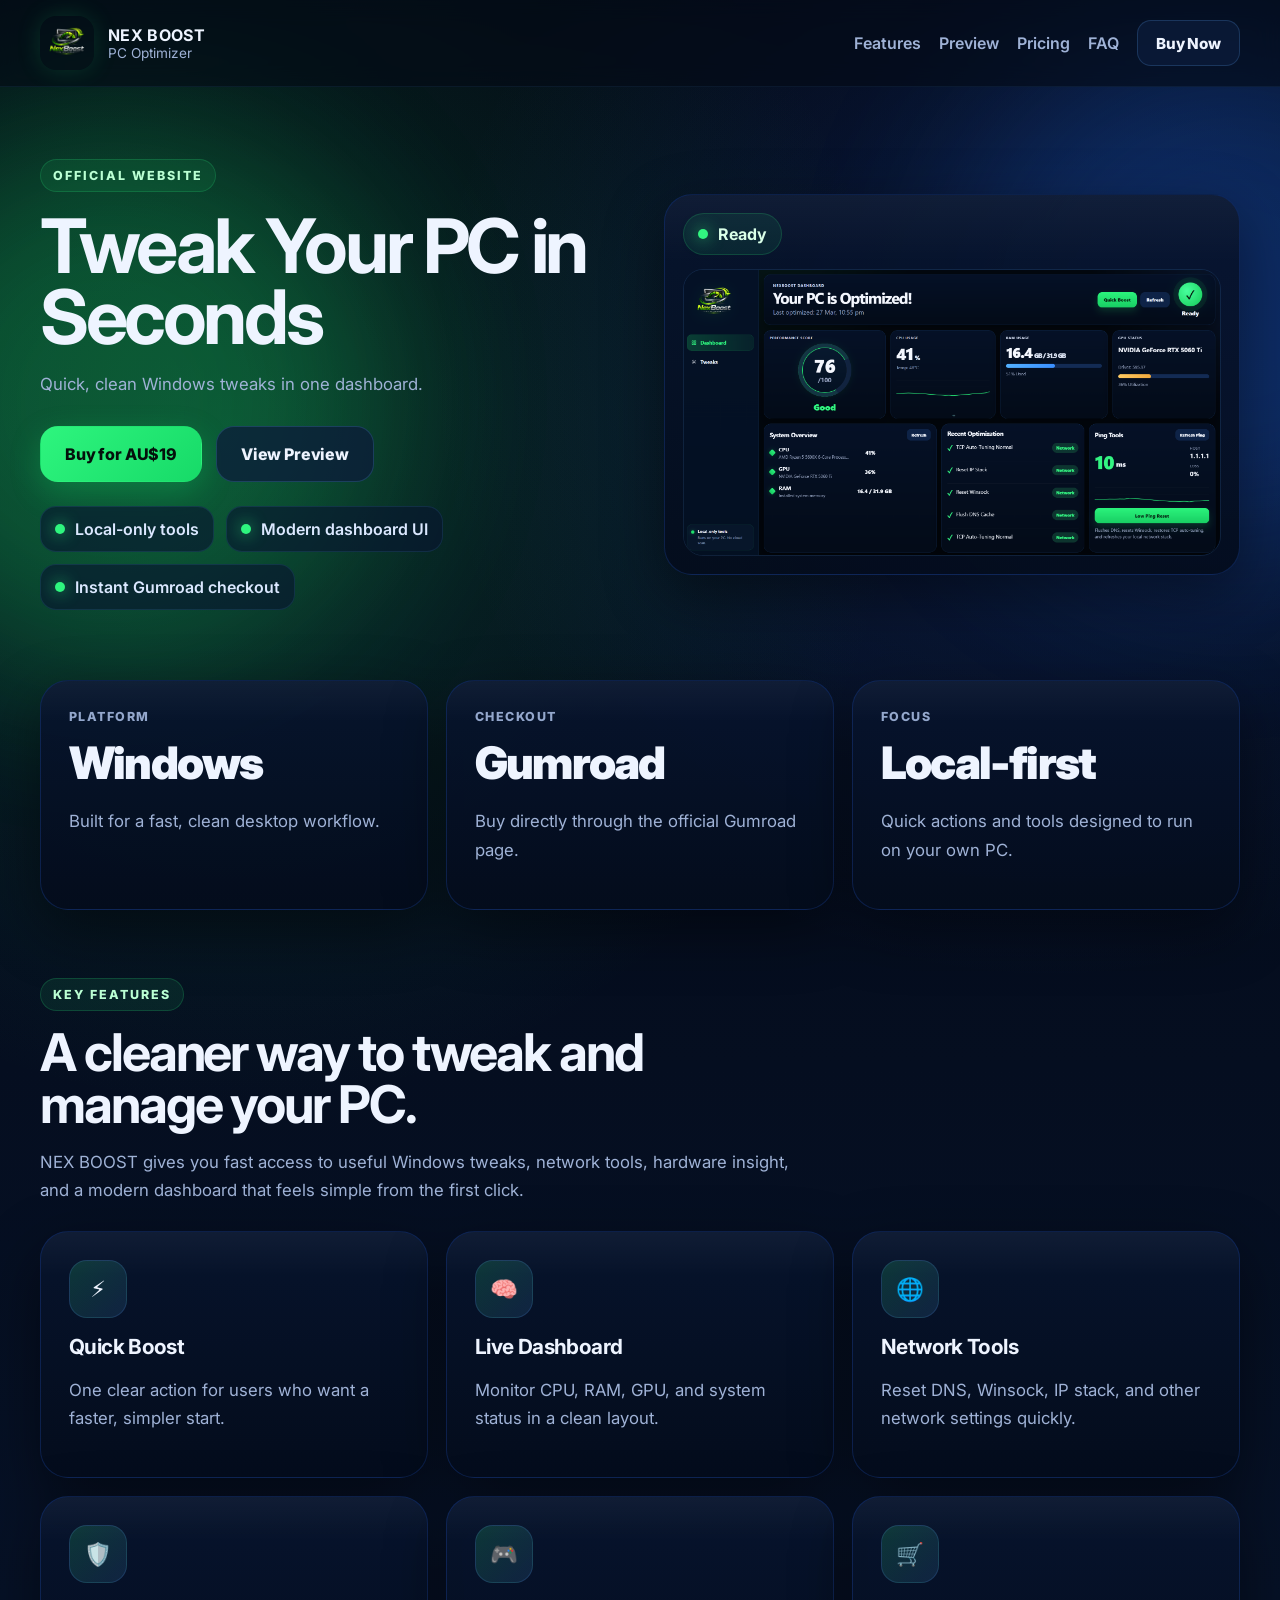
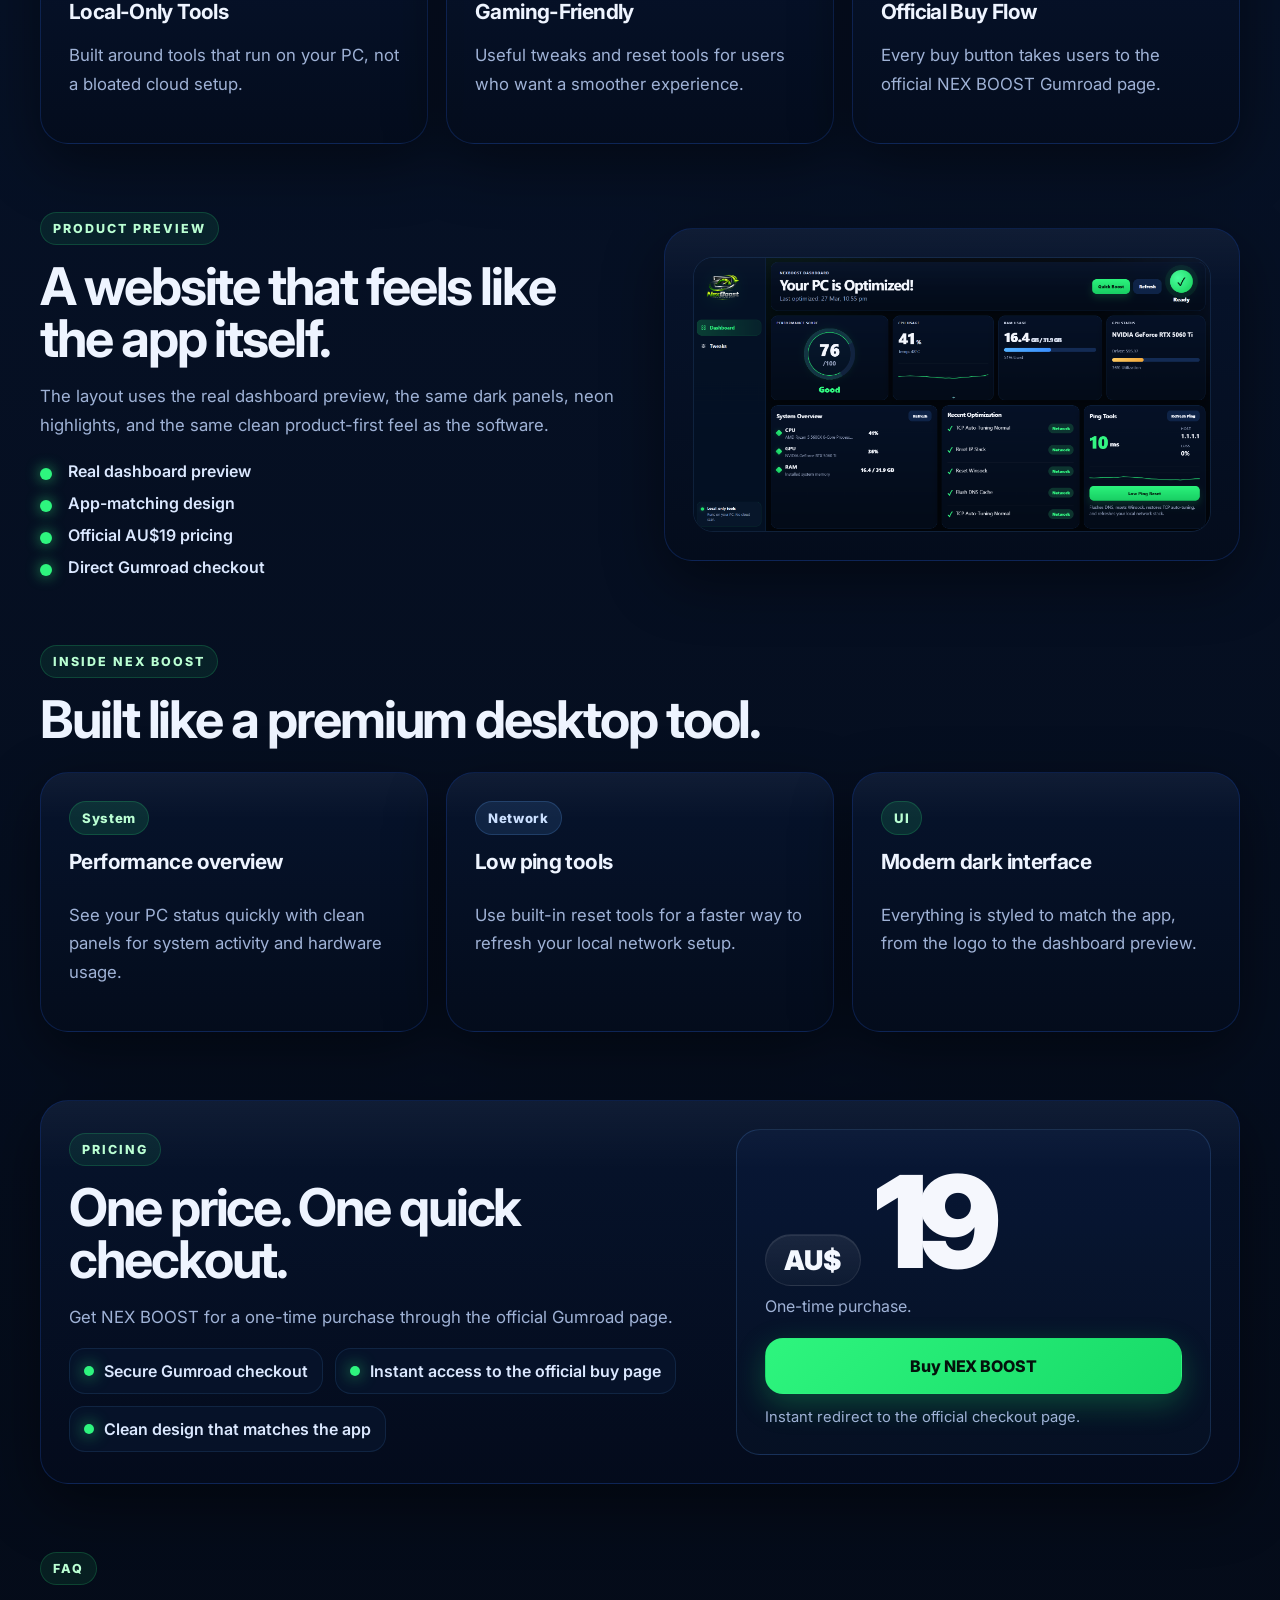
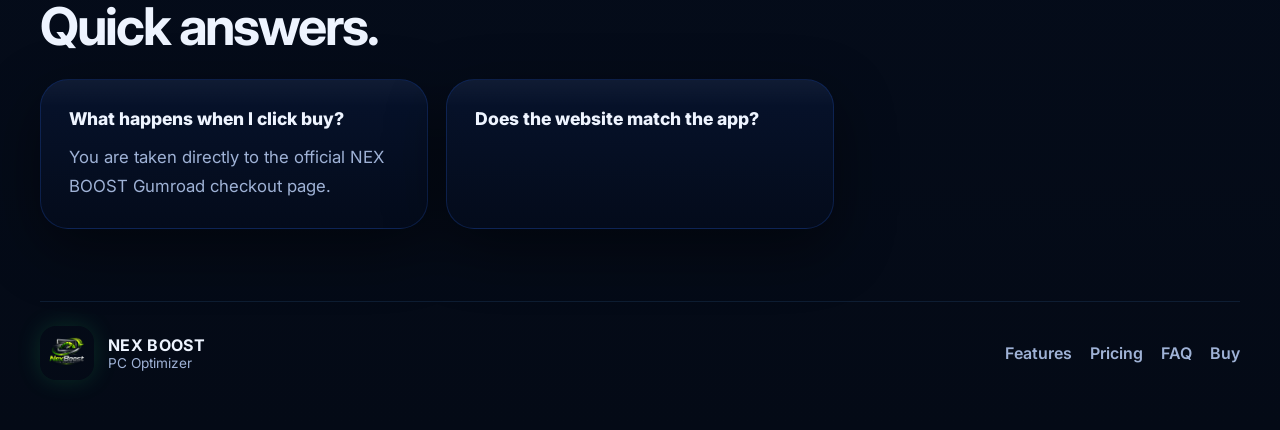
==== commit 31888214: "Update index.html" ====
--- a/index.html
+++ b/index.html
@@ -5,9 +5,9 @@
   <meta name="viewport" content="width=device-width, initial-scale=1.0" />
 
   <title>Tweak Your PC in Seconds</title>
-  <meta name="description" content="Tweak your PC in seconds with NEX Boost. Quick, clean Windows tweaks in one dashboard." />
+  <meta name="description" content="Tweak your PC in seconds with NEX BOOST. Quick, clean Windows tweaks in one dashboard." />
   <meta name="theme-color" content="#071226" />
-  <meta name="application-name" content="NEX Boost" />
+  <meta name="application-name" content="NEX BOOST" />
   <meta name="robots" content="index, follow, max-image-preview:large" />
 
   <link rel="canonical" href="https://nexboost.store/" />
@@ -18,7 +18,7 @@
 
   <meta property="og:type" content="website" />
   <meta property="og:url" content="https://nexboost.store/" />
-  <meta property="og:site_name" content="NEX Boost" />
+  <meta property="og:site_name" content="NEX BOOST" />
   <meta property="og:title" content="Tweak Your PC in Seconds" />
   <meta property="og:description" content="Quick, clean Windows tweaks in one dashboard." />
   <meta property="og:image" content="https://nexboost.store/assets/logo.png" />
@@ -32,7 +32,7 @@
   {
     "@context": "https://schema.org",
     "@type": "WebSite",
-    "name": "NEX Boost",
+    "name": "NEX BOOST",
     "alternateName": "NexBoost",
     "url": "https://nexboost.store/"
   }
@@ -42,7 +42,8 @@
   {
     "@context": "https://schema.org",
     "@type": "Organization",
-    "name": "NEX Boost",
+    "name": "NEX BOOST",
+    "alternateName": "NexBoost",
     "url": "https://nexboost.store/",
     "logo": "https://nexboost.store/assets/logo.png"
   }
@@ -59,10 +60,10 @@
 
   <header class="site-header">
     <div class="container nav-wrap">
-      <a class="brand" href="#top" aria-label="NEX Boost home">
-        <img src="assets/logo.png" alt="NEX Boost logo" />
+      <a class="brand" href="#top" aria-label="NEX BOOST home">
+        <img src="assets/logo.png" alt="NEX BOOST logo" />
         <div>
-          <strong>NEX Boost</strong>
+          <strong>NEX BOOST</strong>
           <span>PC Optimizer</span>
         </div>
       </a>
@@ -120,7 +121,7 @@
               <span class="status-dot"></span>
               Ready
             </div>
-            <img src="assets/app-dashboard.png" alt="NEX Boost dashboard preview" />
+            <img src="assets/app-dashboard.png" alt="NEX BOOST dashboard preview" />
           </div>
         </div>
       </div>
@@ -152,7 +153,7 @@
           <div class="eyebrow">KEY FEATURES</div>
           <h2>A cleaner way to tweak and manage your PC.</h2>
           <p>
-            NEX Boost gives you fast access to useful Windows tweaks, network tools, hardware insight, and a modern dashboard that feels simple from the first click.
+            NEX BOOST gives you fast access to useful Windows tweaks, network tools, hardware insight, and a modern dashboard that feels simple from the first click.
           </p>
         </div>
 
@@ -190,7 +191,7 @@
           <article class="glass-card feature-card reveal delay-2">
             <div class="icon-wrap">🛒</div>
             <h3>Official Buy Flow</h3>
-            <p>Every buy button takes users to the official NEX Boost Gumroad page.</p>
+            <p>Every buy button takes users to the official NEX BOOST Gumroad page.</p>
           </article>
         </div>
       </div>
@@ -215,7 +216,7 @@
 
         <div class="showcase-media reveal delay-1">
           <div class="glass-card screenshot-card">
-            <img src="assets/app-dashboard.png" alt="NEX Boost dashboard screenshot" />
+            <img src="assets/app-dashboard.png" alt="NEX BOOST dashboard screenshot" />
           </div>
         </div>
       </div>
@@ -263,7 +264,7 @@
             <div class="eyebrow">PRICING</div>
             <h2>One price. One quick checkout.</h2>
             <p>
-              Get NEX Boost for a one-time purchase through the official Gumroad page.
+              Get NEX BOOST for a one-time purchase through the official Gumroad page.
             </p>
             <div class="pricing-points" data-nosnippet>
               <div class="pricing-point"><span class="point-dot"></span><span>Secure Gumroad checkout</span></div>
@@ -278,7 +279,7 @@
               <span class="price-big">19</span>
             </div>
             <div class="price-note">One-time purchase.</div>
-            <a class="btn btn-primary btn-wide" data-buy-link href="https://nexboost.gumroad.com/l/lhbltc" target="_blank" rel="noopener noreferrer">Buy NEX Boost</a>
+            <a class="btn btn-primary btn-wide" data-buy-link href="https://nexboost.gumroad.com/l/lhbltc" target="_blank" rel="noopener noreferrer">Buy NEX BOOST</a>
             <div class="mini-note" data-nosnippet>Instant redirect to the official checkout page.</div>
           </div>
         </div>
@@ -295,7 +296,7 @@
         <div class="faq-grid">
           <details class="glass-card faq-item reveal" open>
             <summary>What happens when I click buy?</summary>
-            <p>You are taken directly to the official NEX Boost Gumroad checkout page.</p>
+            <p>You are taken directly to the official NEX BOOST Gumroad checkout page.</p>
           </details>
 
           <details class="glass-card faq-item reveal delay-1">
@@ -310,9 +311,9 @@
   <footer class="site-footer">
     <div class="container footer-wrap">
       <div class="footer-brand">
-        <img src="assets/logo.png" alt="NEX Boost logo" />
+        <img src="assets/logo.png" alt="NEX BOOST logo" />
         <div>
-          <strong>NEX Boost</strong>
+          <strong>NEX BOOST</strong>
           <span>PC Optimizer</span>
         </div>
       </div>
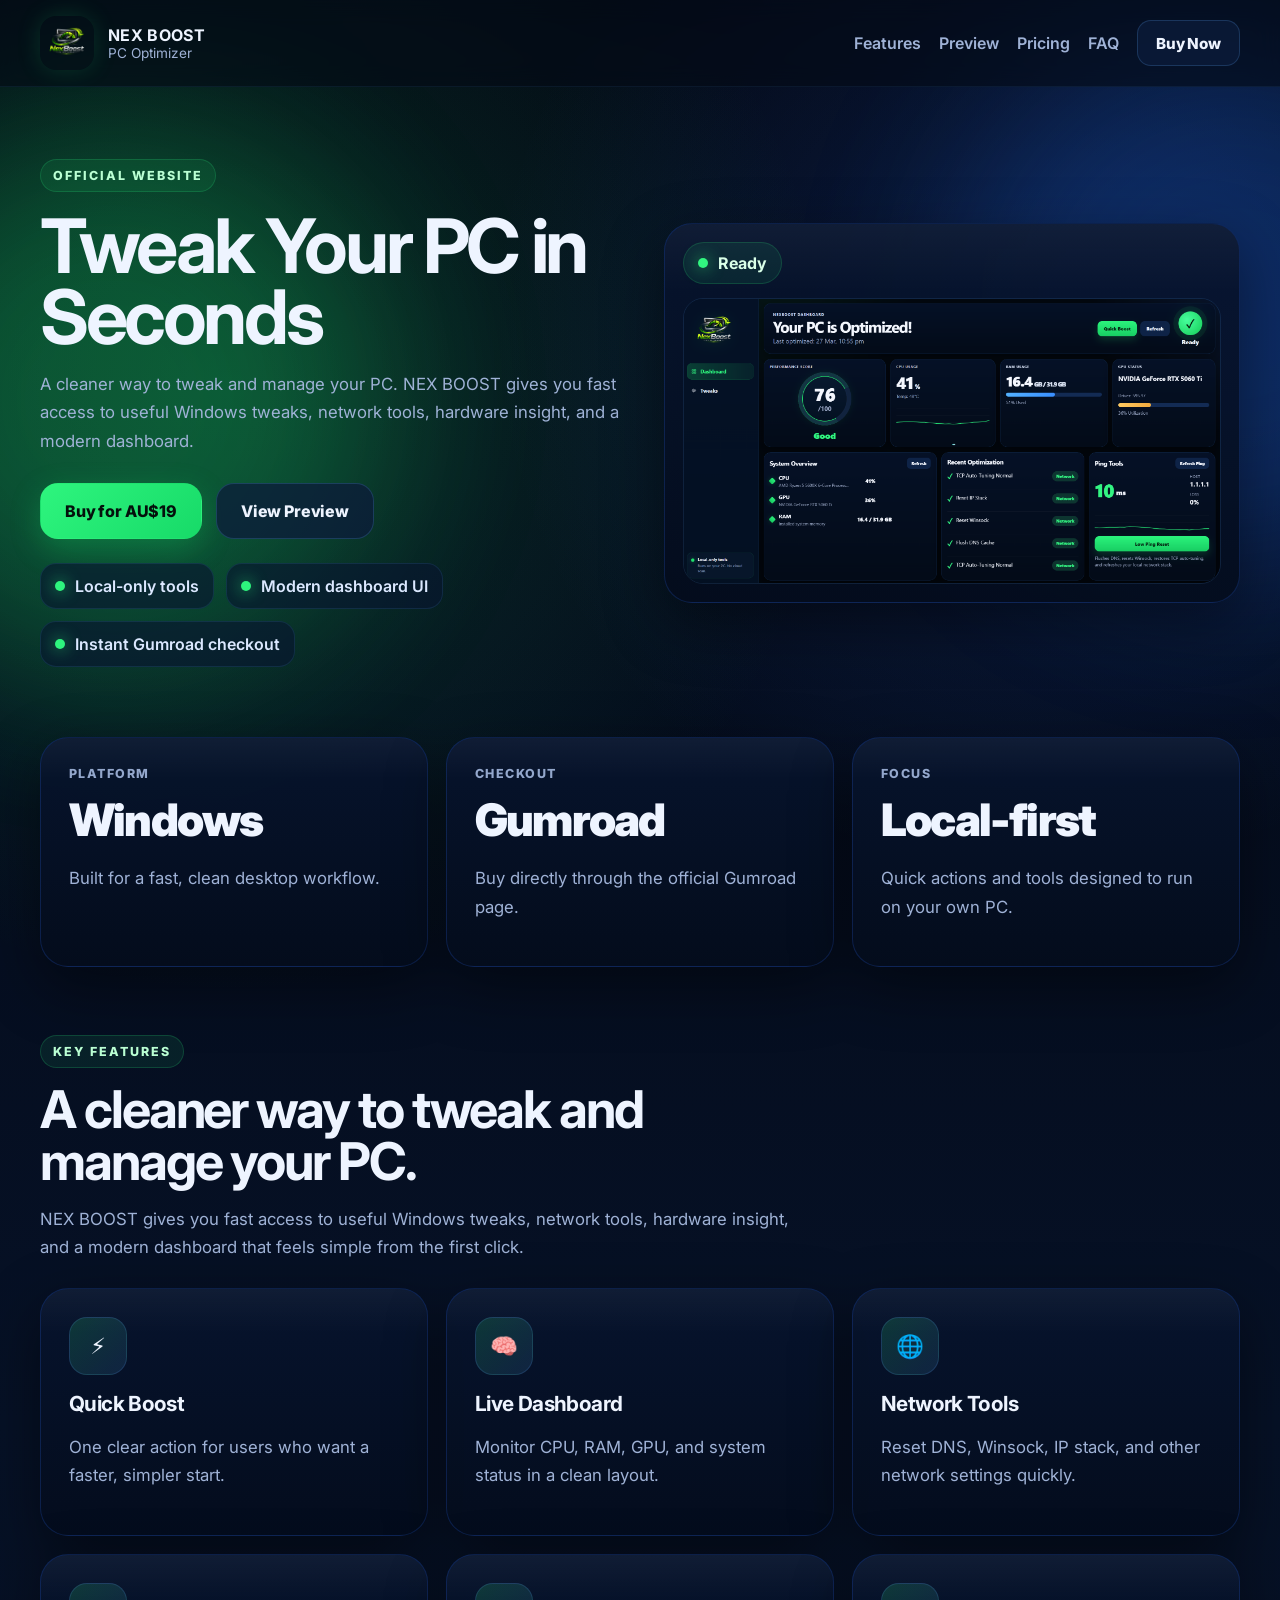
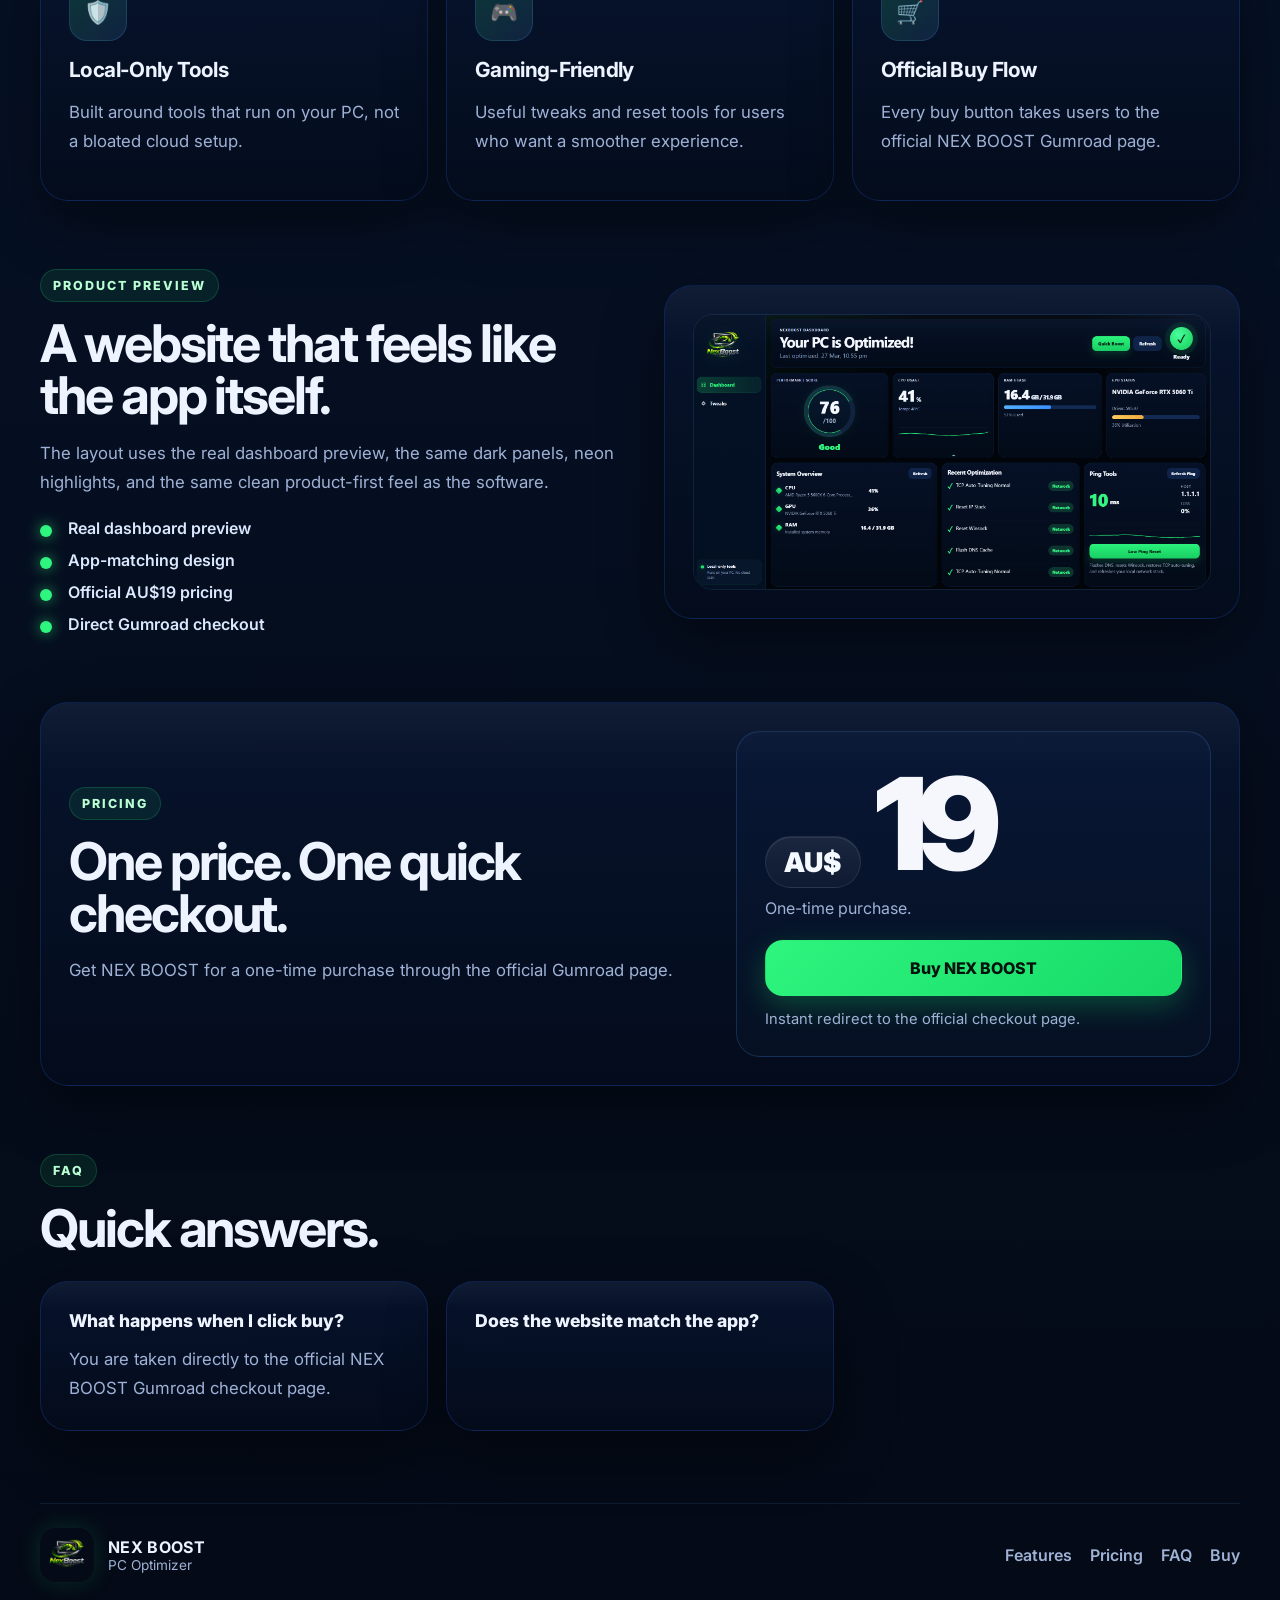
==== commit a017e19a: "Update index.html" ====
--- a/index.html
+++ b/index.html
@@ -5,7 +5,7 @@
   <meta name="viewport" content="width=device-width, initial-scale=1.0" />
 
   <title>Tweak Your PC in Seconds</title>
-  <meta name="description" content="Tweak your PC in seconds with NEX BOOST. Quick, clean Windows tweaks in one dashboard." />
+  <meta name="description" content="A cleaner way to tweak and manage your PC. NEX BOOST gives you fast access to useful Windows tweaks, network tools, hardware insight, and a modern dashboard." />
   <meta name="theme-color" content="#071226" />
   <meta name="application-name" content="NEX BOOST" />
   <meta name="robots" content="index, follow, max-image-preview:large" />
@@ -20,12 +20,12 @@
   <meta property="og:url" content="https://nexboost.store/" />
   <meta property="og:site_name" content="NEX BOOST" />
   <meta property="og:title" content="Tweak Your PC in Seconds" />
-  <meta property="og:description" content="Quick, clean Windows tweaks in one dashboard." />
+  <meta property="og:description" content="A cleaner way to tweak and manage your PC. NEX BOOST gives you fast access to useful Windows tweaks, network tools, hardware insight, and a modern dashboard." />
   <meta property="og:image" content="https://nexboost.store/assets/logo.png" />
 
   <meta name="twitter:card" content="summary_large_image" />
   <meta name="twitter:title" content="Tweak Your PC in Seconds" />
-  <meta name="twitter:description" content="Quick, clean Windows tweaks in one dashboard." />
+  <meta name="twitter:description" content="A cleaner way to tweak and manage your PC. NEX BOOST gives you fast access to useful Windows tweaks, network tools, hardware insight, and a modern dashboard." />
   <meta name="twitter:image" content="https://nexboost.store/assets/logo.png" />
 
   <script type="application/ld+json">
@@ -49,9 +49,9 @@
   }
   </script>
 
-  <link rel="preconnect" href="https://fonts.googleapis.com">
-  <link rel="preconnect" href="https://fonts.gstatic.com" crossorigin>
-  <link href="https://fonts.googleapis.com/css2?family=Inter:wght@400;500;600;700;800;900&display=swap" rel="stylesheet">
+  <link rel="preconnect" href="https://fonts.googleapis.com" />
+  <link rel="preconnect" href="https://fonts.gstatic.com" crossorigin />
+  <link href="https://fonts.googleapis.com/css2?family=Inter:wght@400;500;600;700;800;900&display=swap" rel="stylesheet" />
   <link rel="stylesheet" href="styles.css" />
 </head>
 <body>
@@ -91,7 +91,7 @@
           <div class="eyebrow">OFFICIAL WEBSITE</div>
           <h1>Tweak Your PC in Seconds</h1>
           <p class="hero-text">
-            Quick, clean Windows tweaks in one dashboard.
+            A cleaner way to tweak and manage your PC. NEX BOOST gives you fast access to useful Windows tweaks, network tools, hardware insight, and a modern dashboard.
           </p>
 
           <div class="hero-actions" data-nosnippet>
@@ -134,11 +134,13 @@
           <div class="stat-value">Windows</div>
           <p>Built for a fast, clean desktop workflow.</p>
         </article>
+
         <article class="glass-card stat-card reveal delay-1">
           <div class="stat-label">Checkout</div>
           <div class="stat-value">Gumroad</div>
           <p>Buy directly through the official Gumroad page.</p>
         </article>
+
         <article class="glass-card stat-card reveal delay-2">
           <div class="stat-label">Focus</div>
           <div class="stat-value">Local-first</div>
@@ -222,55 +224,13 @@
       </div>
     </section>
 
-    <section class="modules-section">
-      <div class="container">
-        <div class="section-head reveal">
-          <div class="eyebrow">INSIDE NEX BOOST</div>
-          <h2>Built like a premium desktop tool.</h2>
-        </div>
-
-        <div class="modules-grid">
-          <article class="glass-card module-card reveal">
-            <div class="module-top">
-              <span class="module-badge green">System</span>
-              <strong>Performance overview</strong>
-            </div>
-            <p>See your PC status quickly with clean panels for system activity and hardware usage.</p>
-          </article>
-
-          <article class="glass-card module-card reveal delay-1">
-            <div class="module-top">
-              <span class="module-badge blue">Network</span>
-              <strong>Low ping tools</strong>
-            </div>
-            <p>Use built-in reset tools for a faster way to refresh your local network setup.</p>
-          </article>
-
-          <article class="glass-card module-card reveal delay-2">
-            <div class="module-top">
-              <span class="module-badge green">UI</span>
-              <strong>Modern dark interface</strong>
-            </div>
-            <p>Everything is styled to match the app, from the logo to the dashboard preview.</p>
-          </article>
-        </div>
-      </div>
-    </section>
-
     <section id="pricing" class="pricing-section">
       <div class="container">
         <div class="pricing-card glass-card reveal">
           <div class="pricing-copy">
             <div class="eyebrow">PRICING</div>
             <h2>One price. One quick checkout.</h2>
-            <p>
-              Get NEX BOOST for a one-time purchase through the official Gumroad page.
-            </p>
-            <div class="pricing-points" data-nosnippet>
-              <div class="pricing-point"><span class="point-dot"></span><span>Secure Gumroad checkout</span></div>
-              <div class="pricing-point"><span class="point-dot"></span><span>Instant access to the official buy page</span></div>
-              <div class="pricing-point"><span class="point-dot"></span><span>Clean design that matches the app</span></div>
-            </div>
+            <p>Get NEX BOOST for a one-time purchase through the official Gumroad page.</p>
           </div>
 
           <div class="price-panel">
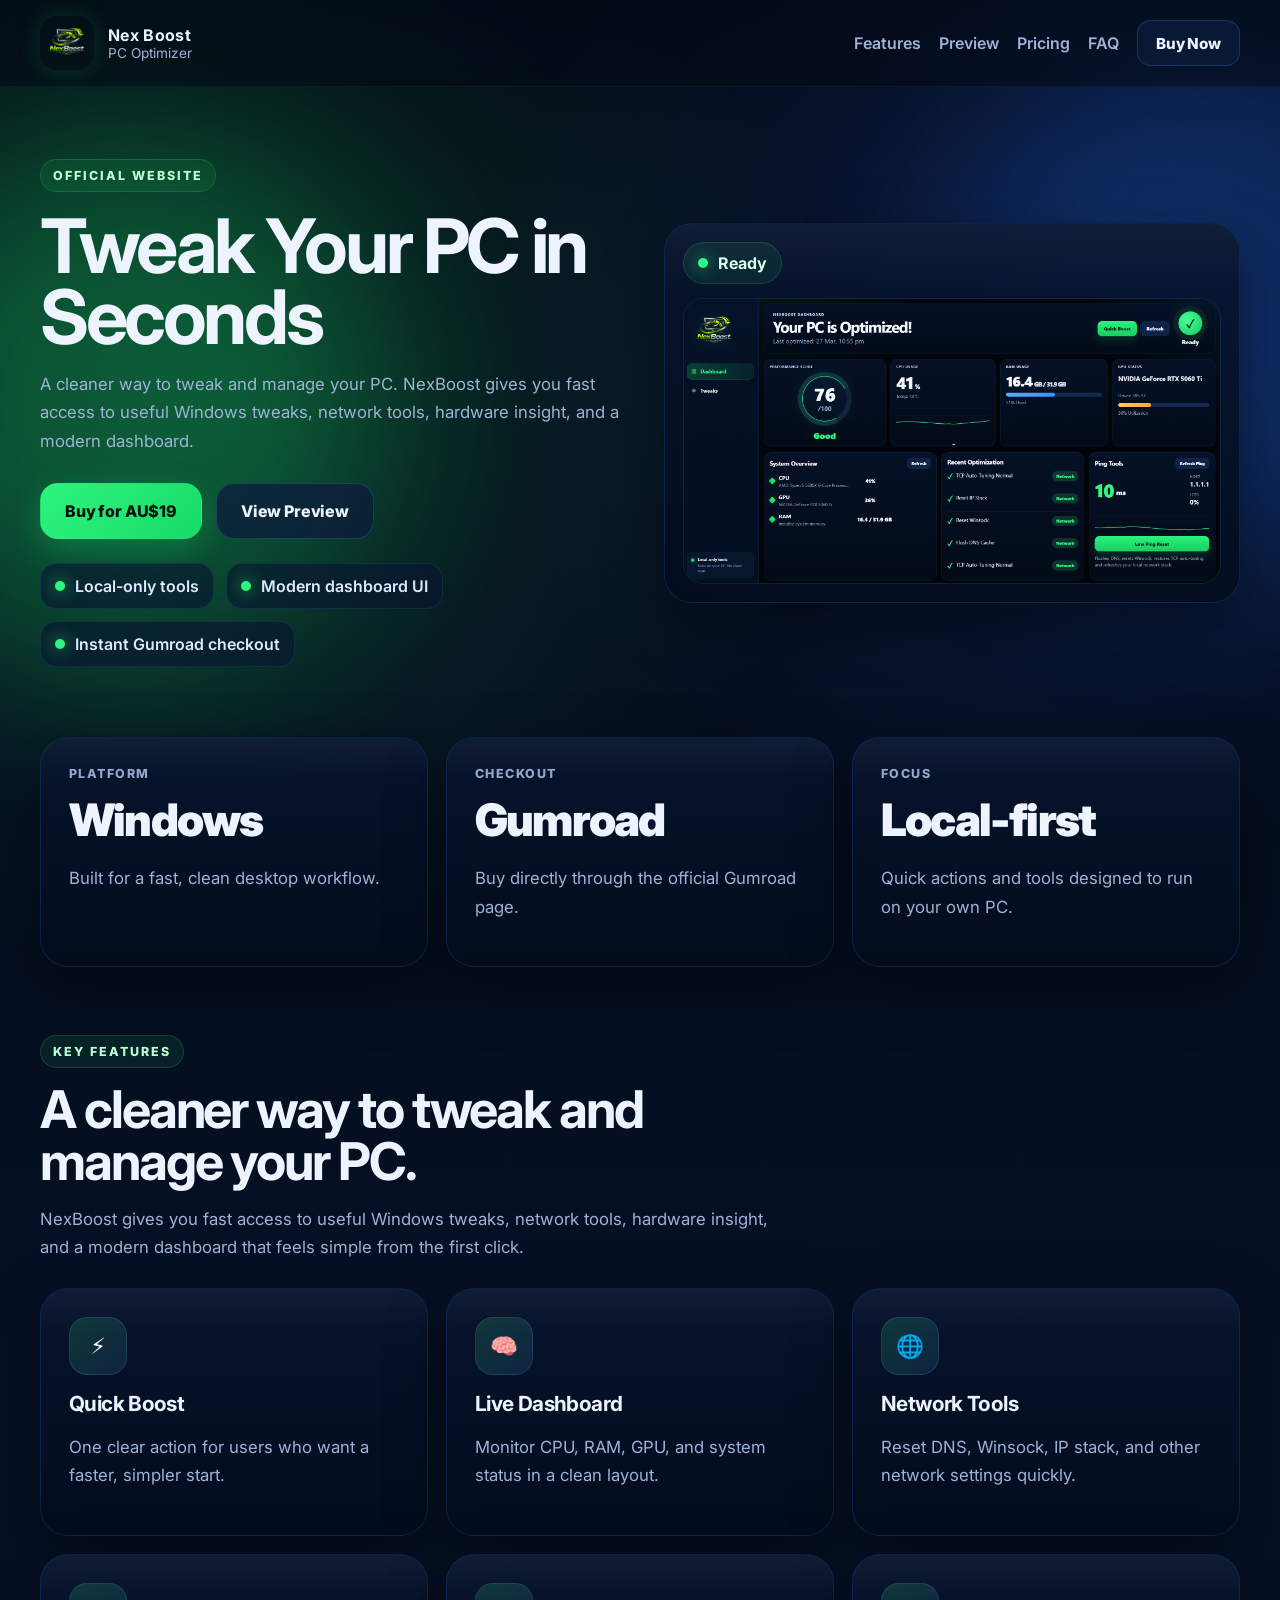
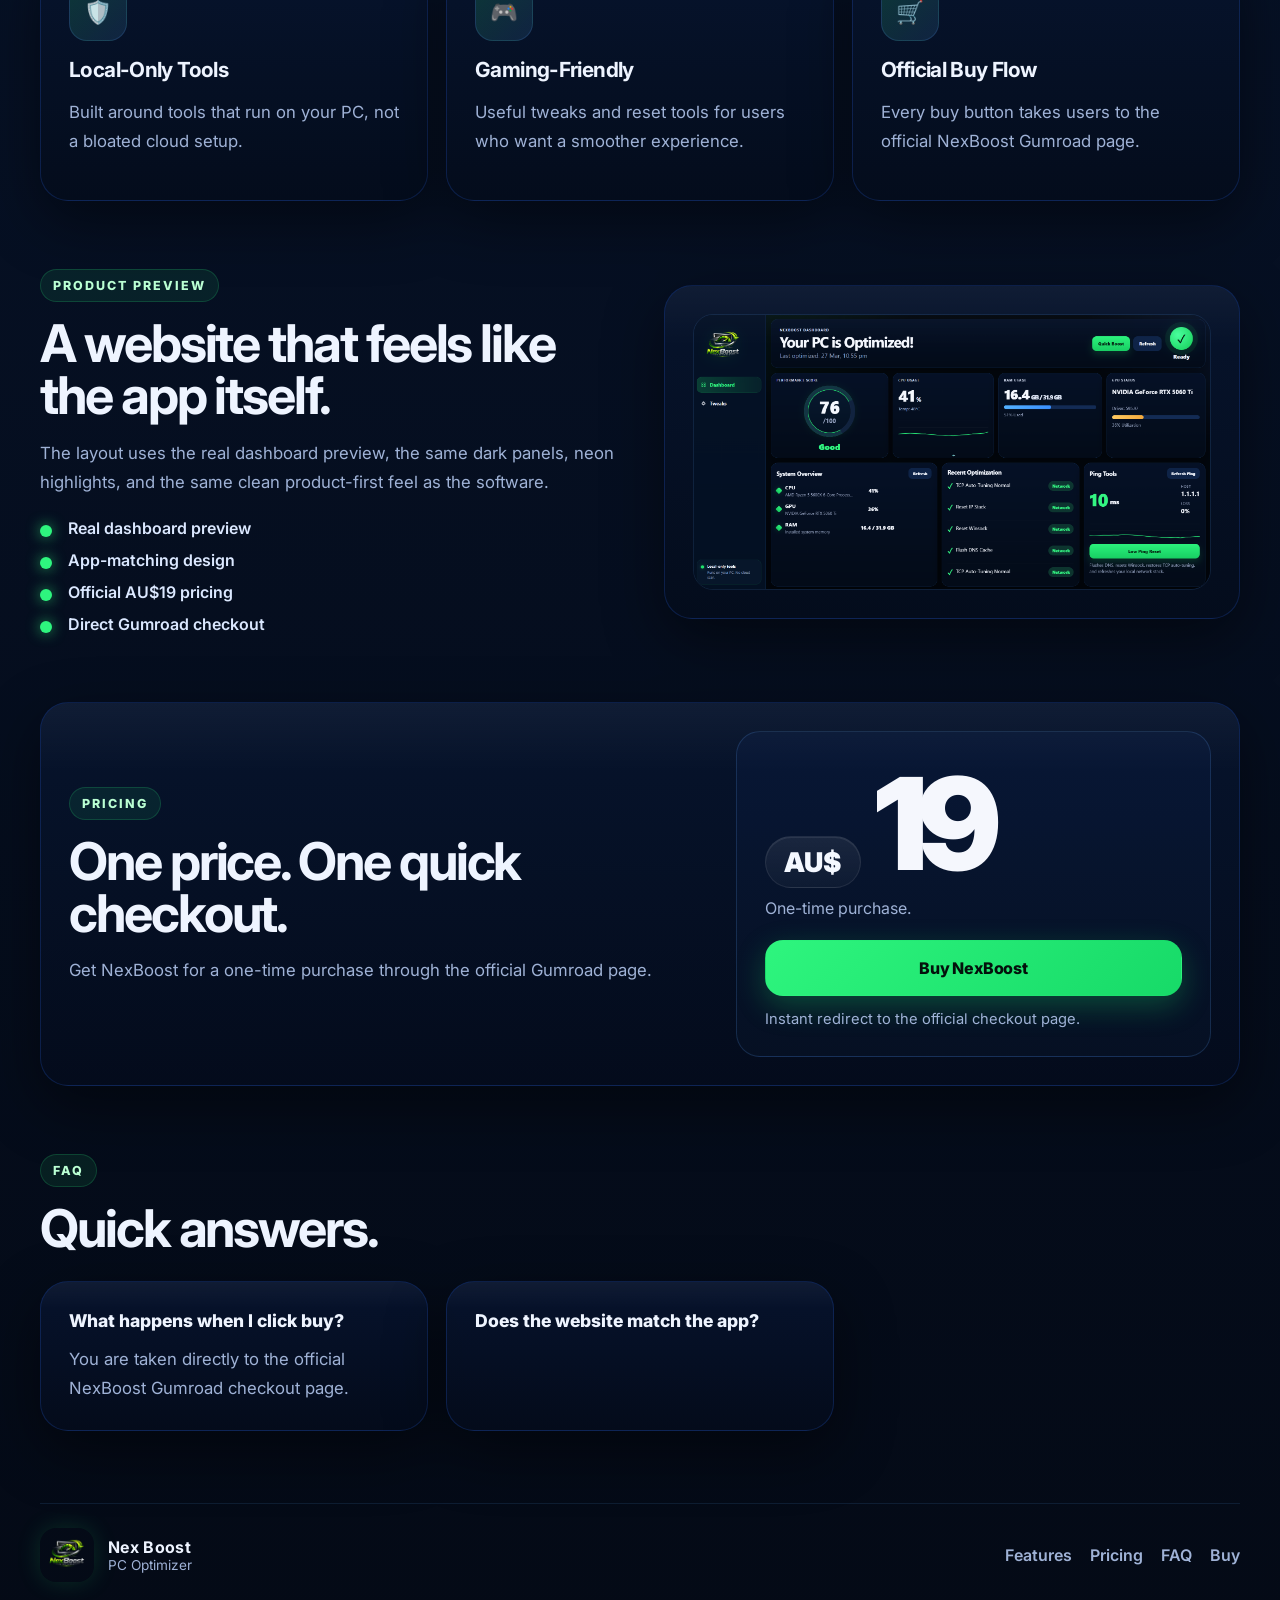
==== commit c6a7e1b7: "Update index.html" ====
--- a/index.html
+++ b/index.html
@@ -5,7 +5,7 @@
   <meta name="viewport" content="width=device-width, initial-scale=1.0" />
 
   <title>Tweak Your PC in Seconds</title>
-  <meta name="description" content="A cleaner way to tweak and manage your PC. NEX BOOST gives you fast access to useful Windows tweaks, network tools, hardware insight, and a modern dashboard." />
+  <meta name="description" content="A cleaner way to tweak and manage your PC. NexBoost gives you fast access to useful Windows tweaks, network tools, hardware insight, and a modern dashboard." />
   <meta name="theme-color" content="#071226" />
   <meta name="application-name" content="NEX BOOST" />
   <meta name="robots" content="index, follow, max-image-preview:large" />
@@ -20,12 +20,12 @@
   <meta property="og:url" content="https://nexboost.store/" />
   <meta property="og:site_name" content="NEX BOOST" />
   <meta property="og:title" content="Tweak Your PC in Seconds" />
-  <meta property="og:description" content="A cleaner way to tweak and manage your PC. NEX BOOST gives you fast access to useful Windows tweaks, network tools, hardware insight, and a modern dashboard." />
+  <meta property="og:description" content="A cleaner way to tweak and manage your PC. NexBoost gives you fast access to useful Windows tweaks, network tools, hardware insight, and a modern dashboard." />
   <meta property="og:image" content="https://nexboost.store/assets/logo.png" />
 
   <meta name="twitter:card" content="summary_large_image" />
   <meta name="twitter:title" content="Tweak Your PC in Seconds" />
-  <meta name="twitter:description" content="A cleaner way to tweak and manage your PC. NEX BOOST gives you fast access to useful Windows tweaks, network tools, hardware insight, and a modern dashboard." />
+  <meta name="twitter:description" content="A cleaner way to tweak and manage your PC. NexBoost gives you fast access to useful Windows tweaks, network tools, hardware insight, and a modern dashboard." />
   <meta name="twitter:image" content="https://nexboost.store/assets/logo.png" />
 
   <script type="application/ld+json">
@@ -60,10 +60,10 @@
 
   <header class="site-header">
     <div class="container nav-wrap">
-      <a class="brand" href="#top" aria-label="NEX BOOST home">
-        <img src="assets/logo.png" alt="NEX BOOST logo" />
+      <a class="brand" href="#top" aria-label="Nex Boost home">
+        <img src="assets/logo.png" alt="Nex Boost logo" />
         <div>
-          <strong>NEX BOOST</strong>
+          <strong>Nex Boost</strong>
           <span>PC Optimizer</span>
         </div>
       </a>
@@ -91,7 +91,7 @@
           <div class="eyebrow">OFFICIAL WEBSITE</div>
           <h1>Tweak Your PC in Seconds</h1>
           <p class="hero-text">
-            A cleaner way to tweak and manage your PC. NEX BOOST gives you fast access to useful Windows tweaks, network tools, hardware insight, and a modern dashboard.
+            A cleaner way to tweak and manage your PC. NexBoost gives you fast access to useful Windows tweaks, network tools, hardware insight, and a modern dashboard.
           </p>
 
           <div class="hero-actions" data-nosnippet>
@@ -121,7 +121,7 @@
               <span class="status-dot"></span>
               Ready
             </div>
-            <img src="assets/app-dashboard.png" alt="NEX BOOST dashboard preview" />
+            <img src="assets/app-dashboard.png" alt="NexBoost dashboard preview" />
           </div>
         </div>
       </div>
@@ -155,7 +155,7 @@
           <div class="eyebrow">KEY FEATURES</div>
           <h2>A cleaner way to tweak and manage your PC.</h2>
           <p>
-            NEX BOOST gives you fast access to useful Windows tweaks, network tools, hardware insight, and a modern dashboard that feels simple from the first click.
+            NexBoost gives you fast access to useful Windows tweaks, network tools, hardware insight, and a modern dashboard that feels simple from the first click.
           </p>
         </div>
 
@@ -193,7 +193,7 @@
           <article class="glass-card feature-card reveal delay-2">
             <div class="icon-wrap">🛒</div>
             <h3>Official Buy Flow</h3>
-            <p>Every buy button takes users to the official NEX BOOST Gumroad page.</p>
+            <p>Every buy button takes users to the official NexBoost Gumroad page.</p>
           </article>
         </div>
       </div>
@@ -218,7 +218,7 @@
 
         <div class="showcase-media reveal delay-1">
           <div class="glass-card screenshot-card">
-            <img src="assets/app-dashboard.png" alt="NEX BOOST dashboard screenshot" />
+            <img src="assets/app-dashboard.png" alt="NexBoost dashboard screenshot" />
           </div>
         </div>
       </div>
@@ -230,7 +230,7 @@
           <div class="pricing-copy">
             <div class="eyebrow">PRICING</div>
             <h2>One price. One quick checkout.</h2>
-            <p>Get NEX BOOST for a one-time purchase through the official Gumroad page.</p>
+            <p>Get NexBoost for a one-time purchase through the official Gumroad page.</p>
           </div>
 
           <div class="price-panel">
@@ -239,7 +239,7 @@
               <span class="price-big">19</span>
             </div>
             <div class="price-note">One-time purchase.</div>
-            <a class="btn btn-primary btn-wide" data-buy-link href="https://nexboost.gumroad.com/l/lhbltc" target="_blank" rel="noopener noreferrer">Buy NEX BOOST</a>
+            <a class="btn btn-primary btn-wide" data-buy-link href="https://nexboost.gumroad.com/l/lhbltc" target="_blank" rel="noopener noreferrer">Buy NexBoost</a>
             <div class="mini-note" data-nosnippet>Instant redirect to the official checkout page.</div>
           </div>
         </div>
@@ -256,7 +256,7 @@
         <div class="faq-grid">
           <details class="glass-card faq-item reveal" open>
             <summary>What happens when I click buy?</summary>
-            <p>You are taken directly to the official NEX BOOST Gumroad checkout page.</p>
+            <p>You are taken directly to the official NexBoost Gumroad checkout page.</p>
           </details>
 
           <details class="glass-card faq-item reveal delay-1">
@@ -271,9 +271,9 @@
   <footer class="site-footer">
     <div class="container footer-wrap">
       <div class="footer-brand">
-        <img src="assets/logo.png" alt="NEX BOOST logo" />
+        <img src="assets/logo.png" alt="Nex Boost logo" />
         <div>
-          <strong>NEX BOOST</strong>
+          <strong>Nex Boost</strong>
           <span>PC Optimizer</span>
         </div>
       </div>
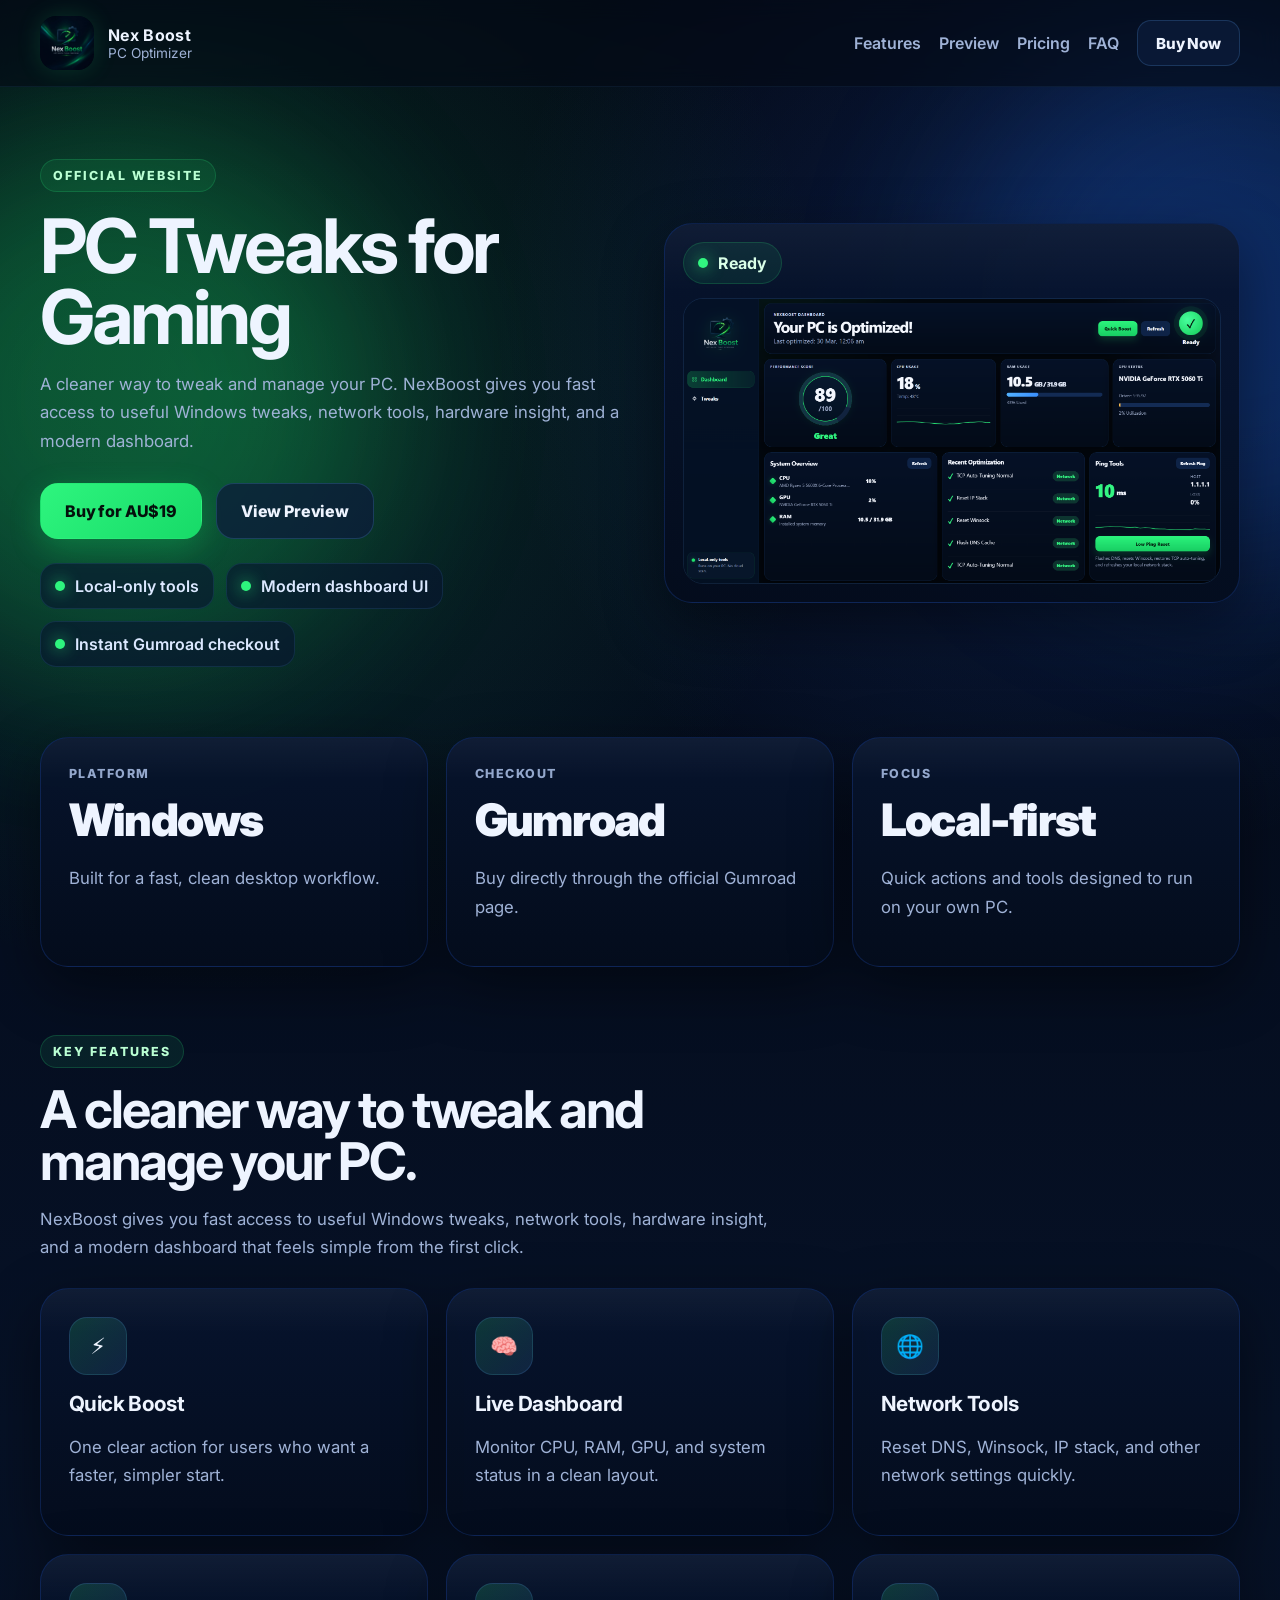
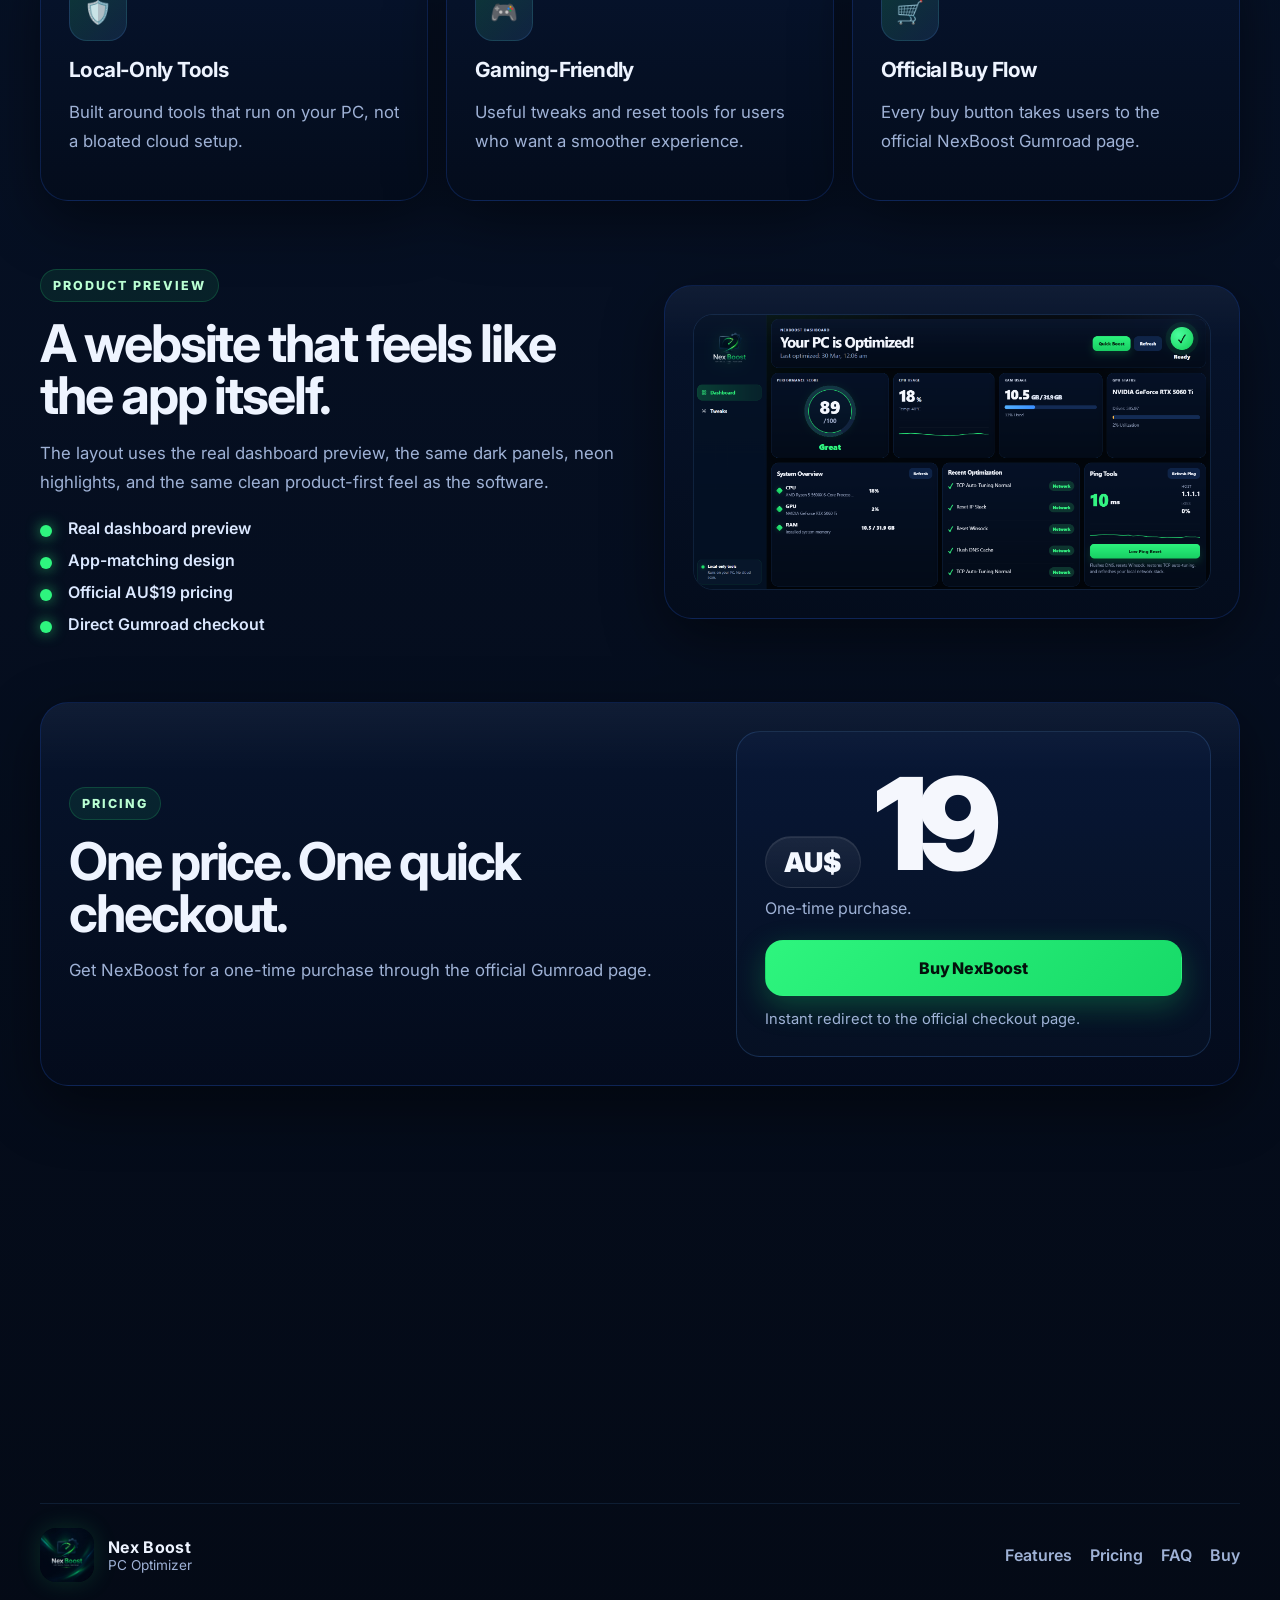
==== commit 809d01e8: "Update index.html" ====
--- a/index.html
+++ b/index.html
@@ -4,7 +4,7 @@
   <meta charset="UTF-8" />
   <meta name="viewport" content="width=device-width, initial-scale=1.0" />
 
-  <title>Tweak Your PC in Seconds</title>
+  <title>PC Tweaks for Gaming | NexBoost PC Optimizer</title>
   <meta name="description" content="A cleaner way to tweak and manage your PC. NexBoost gives you fast access to useful Windows tweaks, network tools, hardware insight, and a modern dashboard." />
   <meta name="theme-color" content="#071226" />
   <meta name="application-name" content="NEX BOOST" />
@@ -89,7 +89,7 @@
       <div class="container hero-grid">
         <div class="hero-copy reveal">
           <div class="eyebrow">OFFICIAL WEBSITE</div>
-          <h1>Tweak Your PC in Seconds</h1>
+          <h1>PC Tweaks for Gaming</h1>
           <p class="hero-text">
             A cleaner way to tweak and manage your PC. NexBoost gives you fast access to useful Windows tweaks, network tools, hardware insight, and a modern dashboard.
           </p>
